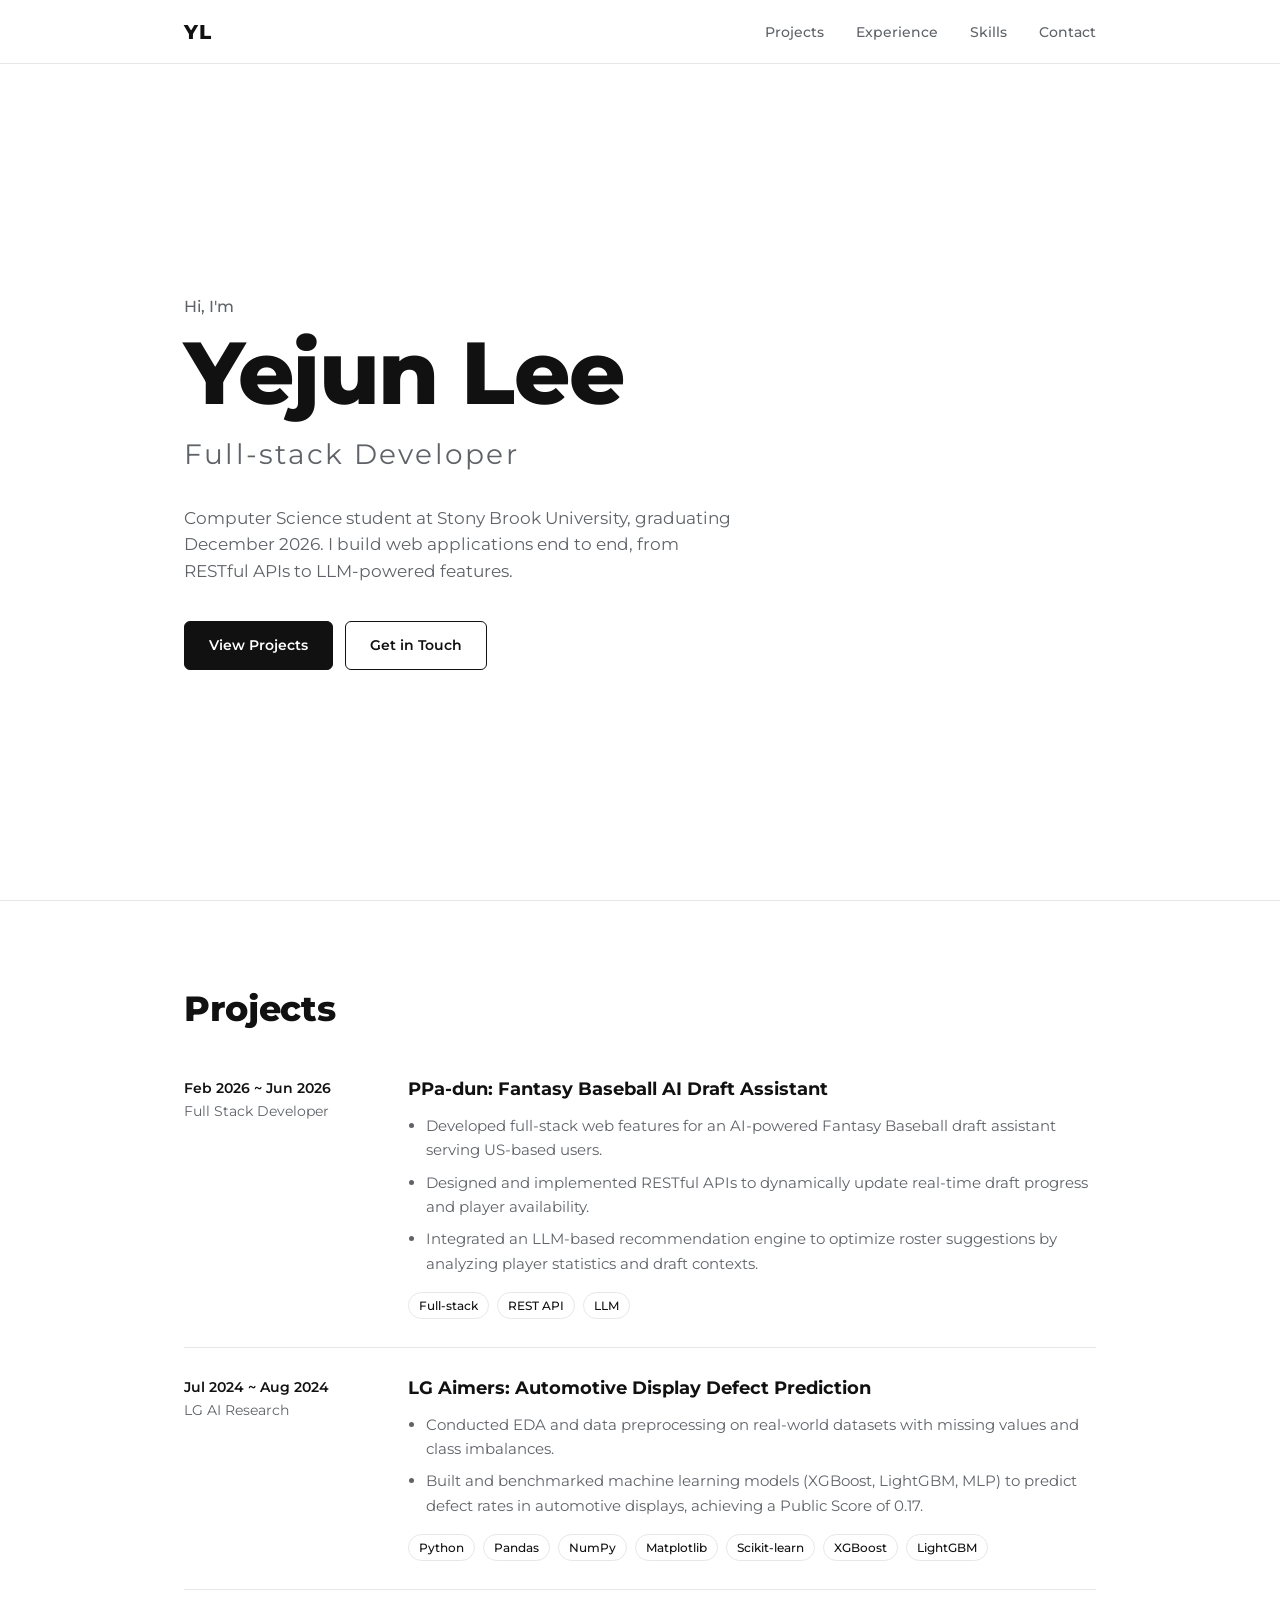
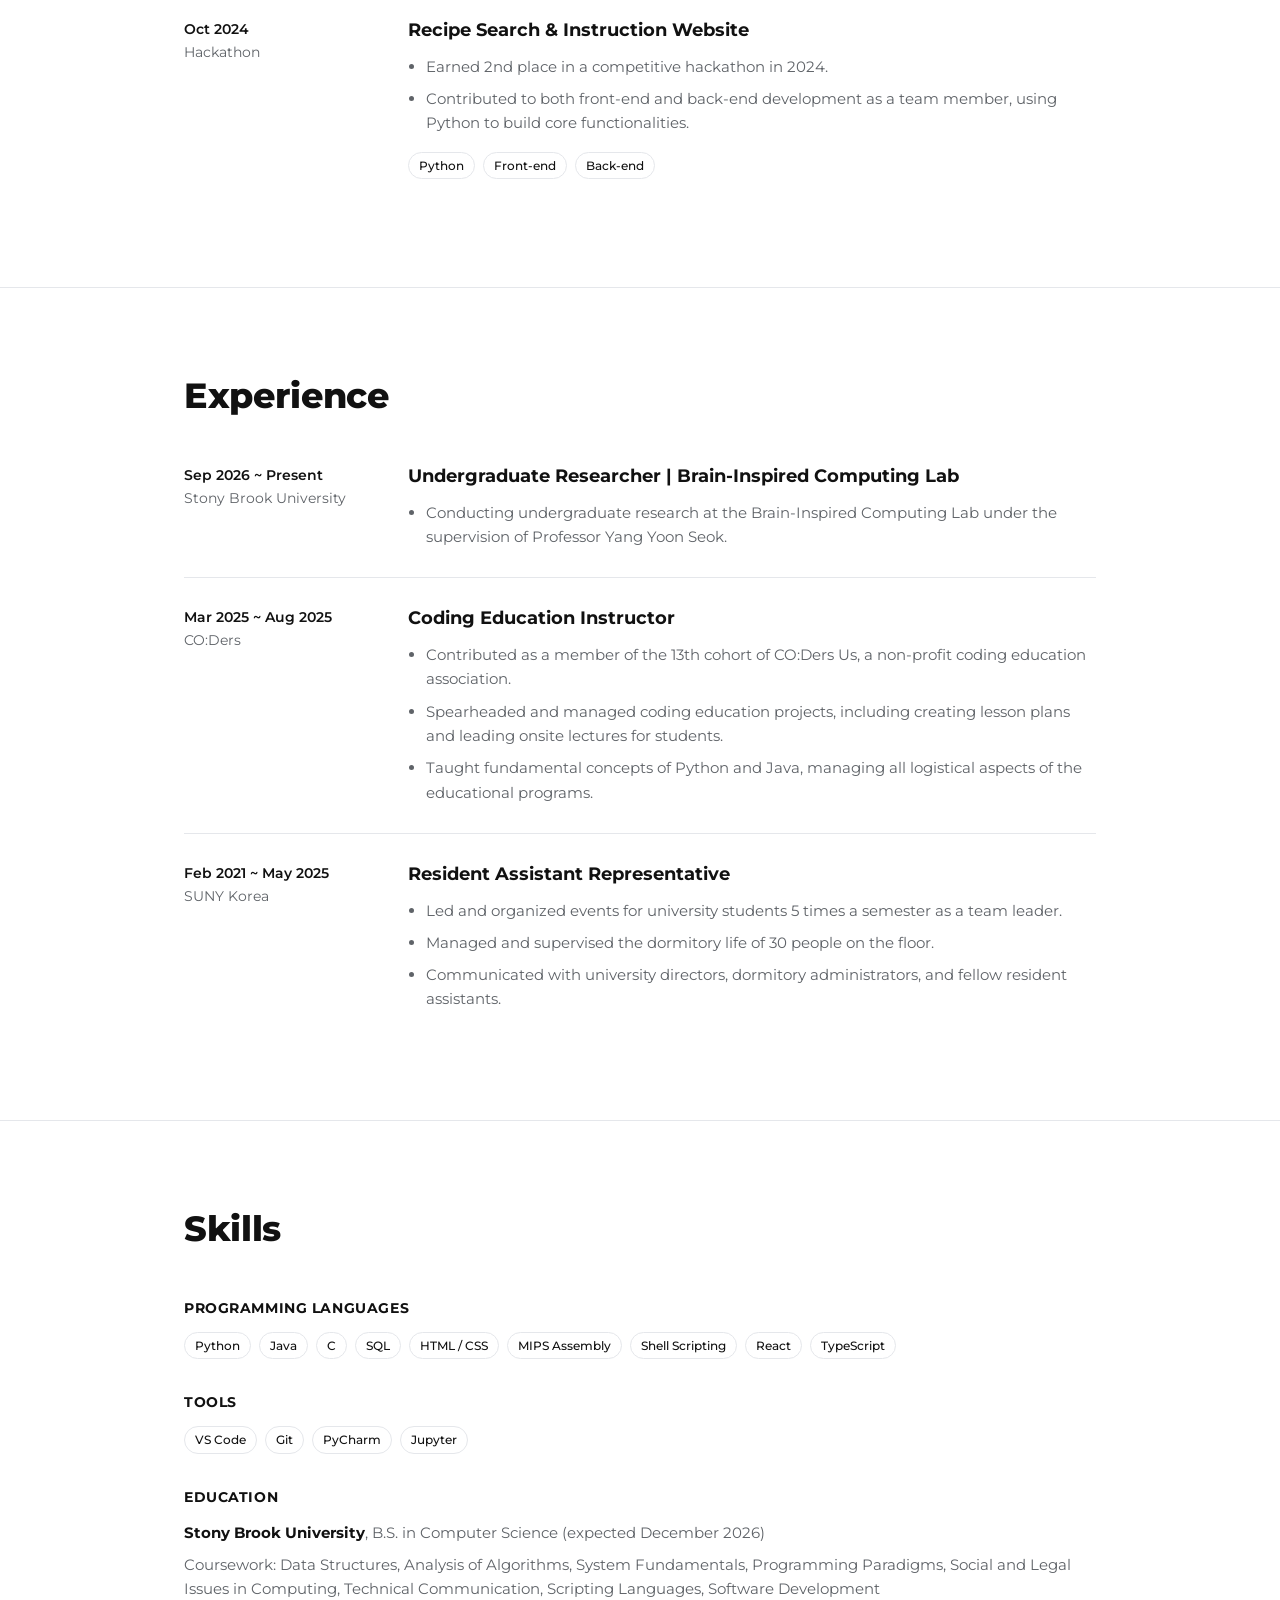
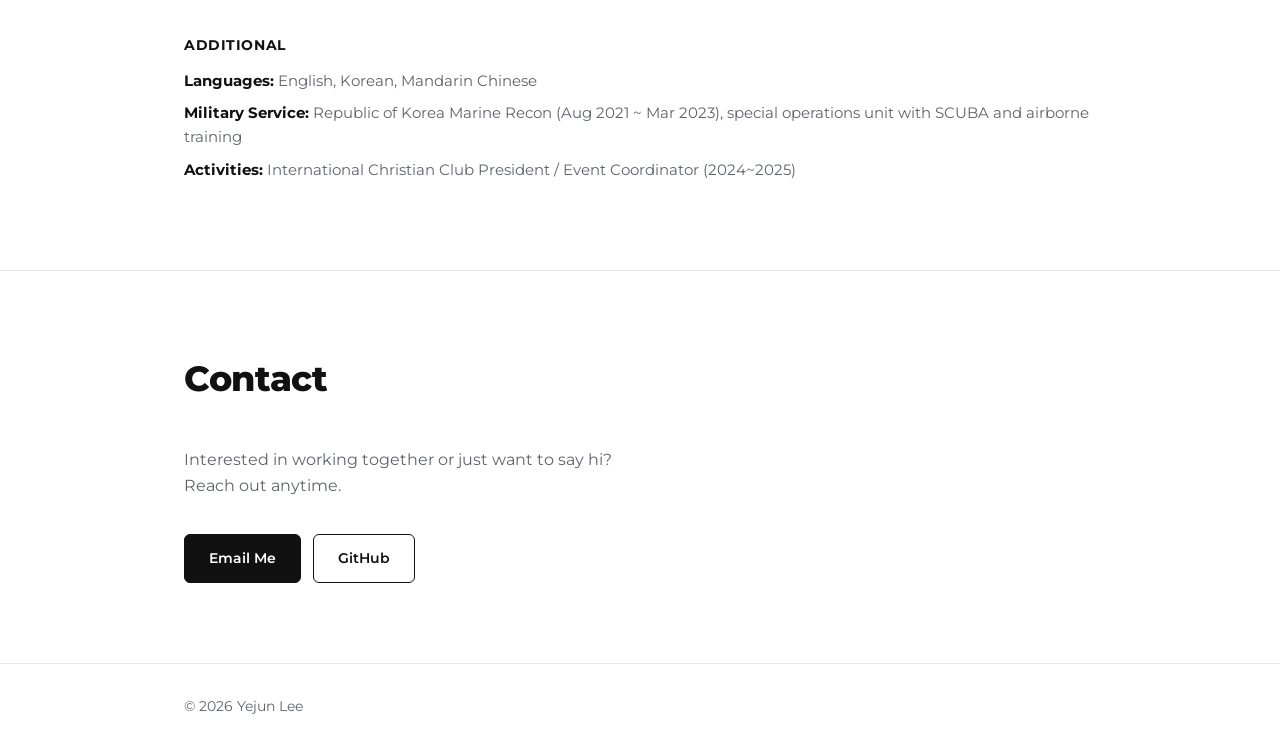
==== index.html @ 7f27adb6 "Update projects period, contact email, and README" ====
<!DOCTYPE html>
<html lang="en">
<head>
  <meta charset="UTF-8" />
  <meta name="viewport" content="width=device-width, initial-scale=1.0" />
  <title>Yejun Lee | Full-stack Developer</title>
  <meta name="description" content="Portfolio of Yejun Lee, a full-stack developer and Computer Science student at Stony Brook University." />
  <link rel="preconnect" href="https://fonts.googleapis.com" />
  <link rel="preconnect" href="https://fonts.gstatic.com" crossorigin />
  <link href="https://fonts.googleapis.com/css2?family=Montserrat:wght@400;500;600;700;800&display=swap" rel="stylesheet" />
  <link rel="stylesheet" href="css/style.css" />
</head>
<body>
  <header class="site-header">
    <nav class="nav container" aria-label="Main navigation">
      <a href="#home" class="nav-logo">YL</a>
      <button class="nav-toggle" aria-label="Toggle menu" aria-expanded="false">
        <span></span><span></span><span></span>
      </button>
      <ul class="nav-links">
        <li><a href="#projects">Projects</a></li>
        <li><a href="#experience">Experience</a></li>
        <li><a href="#skills">Skills</a></li>
        <li><a href="#contact">Contact</a></li>
      </ul>
    </nav>
  </header>

  <main>
    <section id="home" class="hero">
      <div class="container hero-inner">
        <div class="hero-text">
          <p class="hero-eyebrow">Hi, I'm</p>
          <h1 class="hero-title">Yejun Lee</h1>
          <p class="hero-role">Full-stack Developer</p>
          <p class="hero-summary">
            Computer Science student at Stony Brook University, graduating December 2026.
            I build web applications end to end, from RESTful APIs to LLM-powered features.
          </p>
          <div class="hero-actions">
            <a href="#projects" class="btn btn-primary">View Projects</a>
            <a href="#contact" class="btn btn-ghost">Get in Touch</a>
          </div>
        </div>
      </div>
    </section>

    <section id="projects" class="section">
      <div class="container">
        <h2 class="section-title">Projects</h2>

        <article class="project">
          <div class="project-meta">
            <p class="project-date">Feb 2026 ~ Jun 2026</p>
            <p class="project-org">Full Stack Developer</p>
          </div>
          <div class="project-body">
            <h3 class="project-name">PPa-dun: Fantasy Baseball AI Draft Assistant</h3>
            <ul class="project-points">
              <li>Developed full-stack web features for an AI-powered Fantasy Baseball draft assistant serving US-based users.</li>
              <li>Designed and implemented RESTful APIs to dynamically update real-time draft progress and player availability.</li>
              <li>Integrated an LLM-based recommendation engine to optimize roster suggestions by analyzing player statistics and draft contexts.</li>
            </ul>
            <ul class="tags">
              <li>Full-stack</li>
              <li>REST API</li>
              <li>LLM</li>
            </ul>
          </div>
        </article>

        <article class="project">
          <div class="project-meta">
            <p class="project-date">Jul 2024 ~ Aug 2024</p>
            <p class="project-org">LG AI Research</p>
          </div>
          <div class="project-body">
            <h3 class="project-name">LG Aimers: Automotive Display Defect Prediction</h3>
            <ul class="project-points">
              <li>Conducted EDA and data preprocessing on real-world datasets with missing values and class imbalances.</li>
              <li>Built and benchmarked machine learning models (XGBoost, LightGBM, MLP) to predict defect rates in automotive displays, achieving a Public Score of 0.17.</li>
            </ul>
            <ul class="tags">
              <li>Python</li>
              <li>Pandas</li>
              <li>NumPy</li>
              <li>Matplotlib</li>
              <li>Scikit-learn</li>
              <li>XGBoost</li>
              <li>LightGBM</li>
            </ul>
          </div>
        </article>

        <article class="project">
          <div class="project-meta">
            <p class="project-date">Oct 2024</p>
            <p class="project-org">Hackathon</p>
          </div>
          <div class="project-body">
            <h3 class="project-name">Recipe Search &amp; Instruction Website</h3>
            <ul class="project-points">
              <li>Earned 2nd place in a competitive hackathon in 2024.</li>
              <li>Contributed to both front-end and back-end development as a team member, using Python to build core functionalities.</li>
            </ul>
            <ul class="tags">
              <li>Python</li>
              <li>Front-end</li>
              <li>Back-end</li>
            </ul>
          </div>
        </article>
      </div>
    </section>

    <section id="experience" class="section">
      <div class="container">
        <h2 class="section-title">Experience</h2>

        <article class="project">
          <div class="project-meta">
            <p class="project-date">Sep 2026 ~ Present</p>
            <p class="project-org">Stony Brook University</p>
          </div>
          <div class="project-body">
            <h3 class="project-name">Undergraduate Researcher | Brain-Inspired Computing Lab</h3>
            <ul class="project-points">
              <li>Conducting undergraduate research at the Brain-Inspired Computing Lab under the supervision of Professor Yang Yoon Seok.</li>
              <!-- TODO: add 1-2 bullets describing the research topic and your contribution -->
            </ul>
          </div>
        </article>

        <article class="project">
          <div class="project-meta">
            <p class="project-date">Mar 2025 ~ Aug 2025</p>
            <p class="project-org">CO:Ders</p>
          </div>
          <div class="project-body">
            <h3 class="project-name">Coding Education Instructor</h3>
            <ul class="project-points">
              <li>Contributed as a member of the 13th cohort of CO:Ders Us, a non-profit coding education association.</li>
              <li>Spearheaded and managed coding education projects, including creating lesson plans and leading onsite lectures for students.</li>
              <li>Taught fundamental concepts of Python and Java, managing all logistical aspects of the educational programs.</li>
            </ul>
          </div>
        </article>

        <article class="project">
          <div class="project-meta">
            <p class="project-date">Feb 2021 ~ May 2025</p>
            <p class="project-org">SUNY Korea</p>
          </div>
          <div class="project-body">
            <h3 class="project-name">Resident Assistant Representative</h3>
            <ul class="project-points">
              <li>Led and organized events for university students 5 times a semester as a team leader.</li>
              <li>Managed and supervised the dormitory life of 30 people on the floor.</li>
              <li>Communicated with university directors, dormitory administrators, and fellow resident assistants.</li>
            </ul>
          </div>
        </article>
      </div>
    </section>

    <section id="skills" class="section">
      <div class="container">
        <h2 class="section-title">Skills</h2>

        <div class="skill-group">
          <h3 class="skill-label">Programming Languages</h3>
          <ul class="tags">
            <li>Python</li>
            <li>Java</li>
            <li>C</li>
            <li>SQL</li>
            <li>HTML / CSS</li>
            <li>MIPS Assembly</li>
            <li>Shell Scripting</li>
            <li>React</li>
            <li>TypeScript</li>
          </ul>
        </div>

        <div class="skill-group">
          <h3 class="skill-label">Tools</h3>
          <ul class="tags">
            <li>VS Code</li>
            <li>Git</li>
            <li>PyCharm</li>
            <li>Jupyter</li>
          </ul>
        </div>

        <div class="skill-group">
          <h3 class="skill-label">Education</h3>
          <p class="skill-text"><strong>Stony Brook University</strong>, B.S. in Computer Science (expected December 2026)</p>
          <p class="skill-text">Coursework: Data Structures, Analysis of Algorithms, System Fundamentals, Programming Paradigms, Social and Legal Issues in Computing, Technical Communication, Scripting Languages, Software Development</p>
        </div>

        <div class="skill-group">
          <h3 class="skill-label">Additional</h3>
          <p class="skill-text"><strong>Languages:</strong> English, Korean, Mandarin Chinese</p>
          <p class="skill-text"><strong>Military Service:</strong> Republic of Korea Marine Recon (Aug 2021 ~ Mar 2023), special operations unit with SCUBA and airborne training</p>
          <p class="skill-text"><strong>Activities:</strong> International Christian Club President / Event Coordinator (2024~2025)</p>
        </div>
      </div>
    </section>

    <section id="contact" class="section">
      <div class="container">
        <h2 class="section-title">Contact</h2>
        <p class="contact-text">Interested in working together or just want to say hi? Reach out anytime.</p>
        <div class="hero-actions">
          <a href="mailto:bensteve620@gmail.com" class="btn btn-primary">Email Me</a>
          <a href="https://github.com/Yejun620" class="btn btn-ghost" target="_blank" rel="noopener noreferrer">GitHub</a>
        </div>
      </div>
    </section>
  </main>

  <footer class="site-footer">
    <div class="container">
      <p>&copy; <span id="year"></span> Yejun Lee</p>
    </div>
  </footer>

  <script src="js/main.js"></script>
</body>
</html>
---- css/style.css ----
/* ---------- Design tokens ---------- */
:root {
  --bg: #ffffff;
  --text: #111111;
  --muted: #5f6368;
  --line: #e5e7eb;
  --accent: #111111;
  --accent-text: #ffffff;
  --header-h: 64px;
  --max-w: 960px;
}

/* ---------- Base ---------- */
*,
*::before,
*::after {
  box-sizing: border-box;
}

html {
  scroll-behavior: smooth;
  scroll-padding-top: var(--header-h);
}

body {
  margin: 0;
  font-family: "Montserrat", system-ui, -apple-system, "Segoe UI", sans-serif;
  color: var(--text);
  background: var(--bg);
  line-height: 1.6;
}

a {
  color: inherit;
  text-decoration: none;
}

ul {
  list-style: none;
  margin: 0;
  padding: 0;
}

.container {
  width: 100%;
  max-width: var(--max-w);
  margin: 0 auto;
  padding: 0 24px;
}

/* ---------- Header / Nav ---------- */
.site-header {
  position: sticky;
  top: 0;
  z-index: 10;
  height: var(--header-h);
  background: rgba(255, 255, 255, 0.92);
  backdrop-filter: blur(8px);
  border-bottom: 1px solid var(--line);
}

.nav {
  height: 100%;
  display: flex;
  align-items: center;
  justify-content: space-between;
}

.nav-logo {
  font-weight: 800;
  font-size: 1.25rem;
  letter-spacing: 0.05em;
}

.nav-links {
  display: flex;
  gap: 32px;
}

.nav-links a {
  font-size: 0.9rem;
  font-weight: 500;
  color: var(--muted);
  transition: color 0.2s;
}

.nav-links a:hover {
  color: var(--text);
}

.nav-toggle {
  display: none;
  flex-direction: column;
  gap: 5px;
  padding: 8px;
  background: none;
  border: 0;
  cursor: pointer;
}

.nav-toggle span {
  display: block;
  width: 22px;
  height: 2px;
  background: var(--text);
}

/* ---------- Hero ---------- */
.hero {
  min-height: calc(100vh - var(--header-h));
  display: flex;
  align-items: center;
}

.hero-inner {
  padding-top: 48px;
  padding-bottom: 48px;
}

.hero-eyebrow {
  margin: 0 0 8px;
  font-size: 1rem;
  font-weight: 500;
  color: var(--muted);
}

.hero-title {
  margin: 0;
  font-size: clamp(2.8rem, 9vw, 5.5rem);
  font-weight: 800;
  line-height: 1.05;
  letter-spacing: -0.02em;
}

.hero-role {
  margin: 12px 0 0;
  font-size: clamp(1.2rem, 3vw, 1.75rem);
  font-weight: 400;
  letter-spacing: 0.08em;
  color: var(--muted);
}

.hero-summary {
  max-width: 560px;
  margin: 28px 0 0;
  font-size: 1.05rem;
  color: var(--muted);
}

.hero-actions {
  display: flex;
  flex-wrap: wrap;
  gap: 12px;
  margin-top: 36px;
}

/* ---------- Buttons ---------- */
.btn {
  display: inline-block;
  padding: 12px 24px;
  font-size: 0.9rem;
  font-weight: 600;
  border: 1.5px solid var(--accent);
  border-radius: 6px;
  transition: background 0.2s, color 0.2s;
}

.btn-primary {
  background: var(--accent);
  color: var(--accent-text);
}

.btn-primary:hover {
  background: transparent;
  color: var(--accent);
}

.btn-ghost {
  background: transparent;
  color: var(--accent);
}

.btn-ghost:hover {
  background: var(--accent);
  color: var(--accent-text);
}

/* ---------- Sections ---------- */
.section {
  padding: 80px 0;
  border-top: 1px solid var(--line);
}

.section-title {
  margin: 0 0 40px;
  font-size: clamp(1.6rem, 4vw, 2.2rem);
  font-weight: 800;
  letter-spacing: -0.01em;
}

/* ---------- Projects ---------- */
.project {
  display: grid;
  grid-template-columns: 200px 1fr;
  gap: 24px;
  padding: 28px 0;
  border-bottom: 1px solid var(--line);
}

.project:first-of-type {
  padding-top: 0;
}

.project:last-child {
  border-bottom: 0;
}

.project-meta p {
  margin: 0;
  font-size: 0.9rem;
}

.project-date {
  font-weight: 600;
}

.project-org {
  margin-top: 2px;
  color: var(--muted);
}

.project-name {
  margin: 0 0 12px;
  font-size: 1.1rem;
  font-weight: 700;
  line-height: 1.4;
}

.project-points {
  display: grid;
  gap: 8px;
  padding-left: 18px;
  list-style: disc;
  font-size: 0.95rem;
  color: var(--muted);
}

.tags {
  display: flex;
  flex-wrap: wrap;
  gap: 8px;
  margin-top: 16px;
}

.tags li {
  padding: 3px 10px;
  font-size: 0.75rem;
  font-weight: 500;
  border: 1px solid var(--line);
  border-radius: 999px;
}

/* ---------- Skills ---------- */
.skill-group + .skill-group {
  margin-top: 32px;
}

.skill-label {
  margin: 0 0 12px;
  font-size: 0.9rem;
  font-weight: 700;
  letter-spacing: 0.04em;
  text-transform: uppercase;
}

.skill-group .tags {
  margin-top: 0;
}

.skill-text {
  margin: 0 0 8px;
  font-size: 0.95rem;
  color: var(--muted);
}

.skill-text strong {
  color: var(--text);
}

/* ---------- Contact ---------- */
.contact-text {
  max-width: 480px;
  margin: 0;
  color: var(--muted);
}

/* ---------- Footer ---------- */
.site-footer {
  padding: 32px 0;
  border-top: 1px solid var(--line);
  font-size: 0.85rem;
  color: var(--muted);
}

.site-footer p {
  margin: 0;
}

/* ---------- Mobile ---------- */
@media (max-width: 640px) {
  .section {
    padding: 56px 0;
  }

  .project {
    grid-template-columns: 1fr;
    gap: 8px;
  }

  .nav-toggle {
    display: flex;
  }

  .nav-links {
    position: absolute;
    top: var(--header-h);
    left: 0;
    right: 0;
    flex-direction: column;
    gap: 0;
    background: var(--bg);
    border-bottom: 1px solid var(--line);
    display: none;
  }

  .nav-links.open {
    display: flex;
  }

  .nav-links a {
    display: block;
    padding: 14px 24px;
  }
}
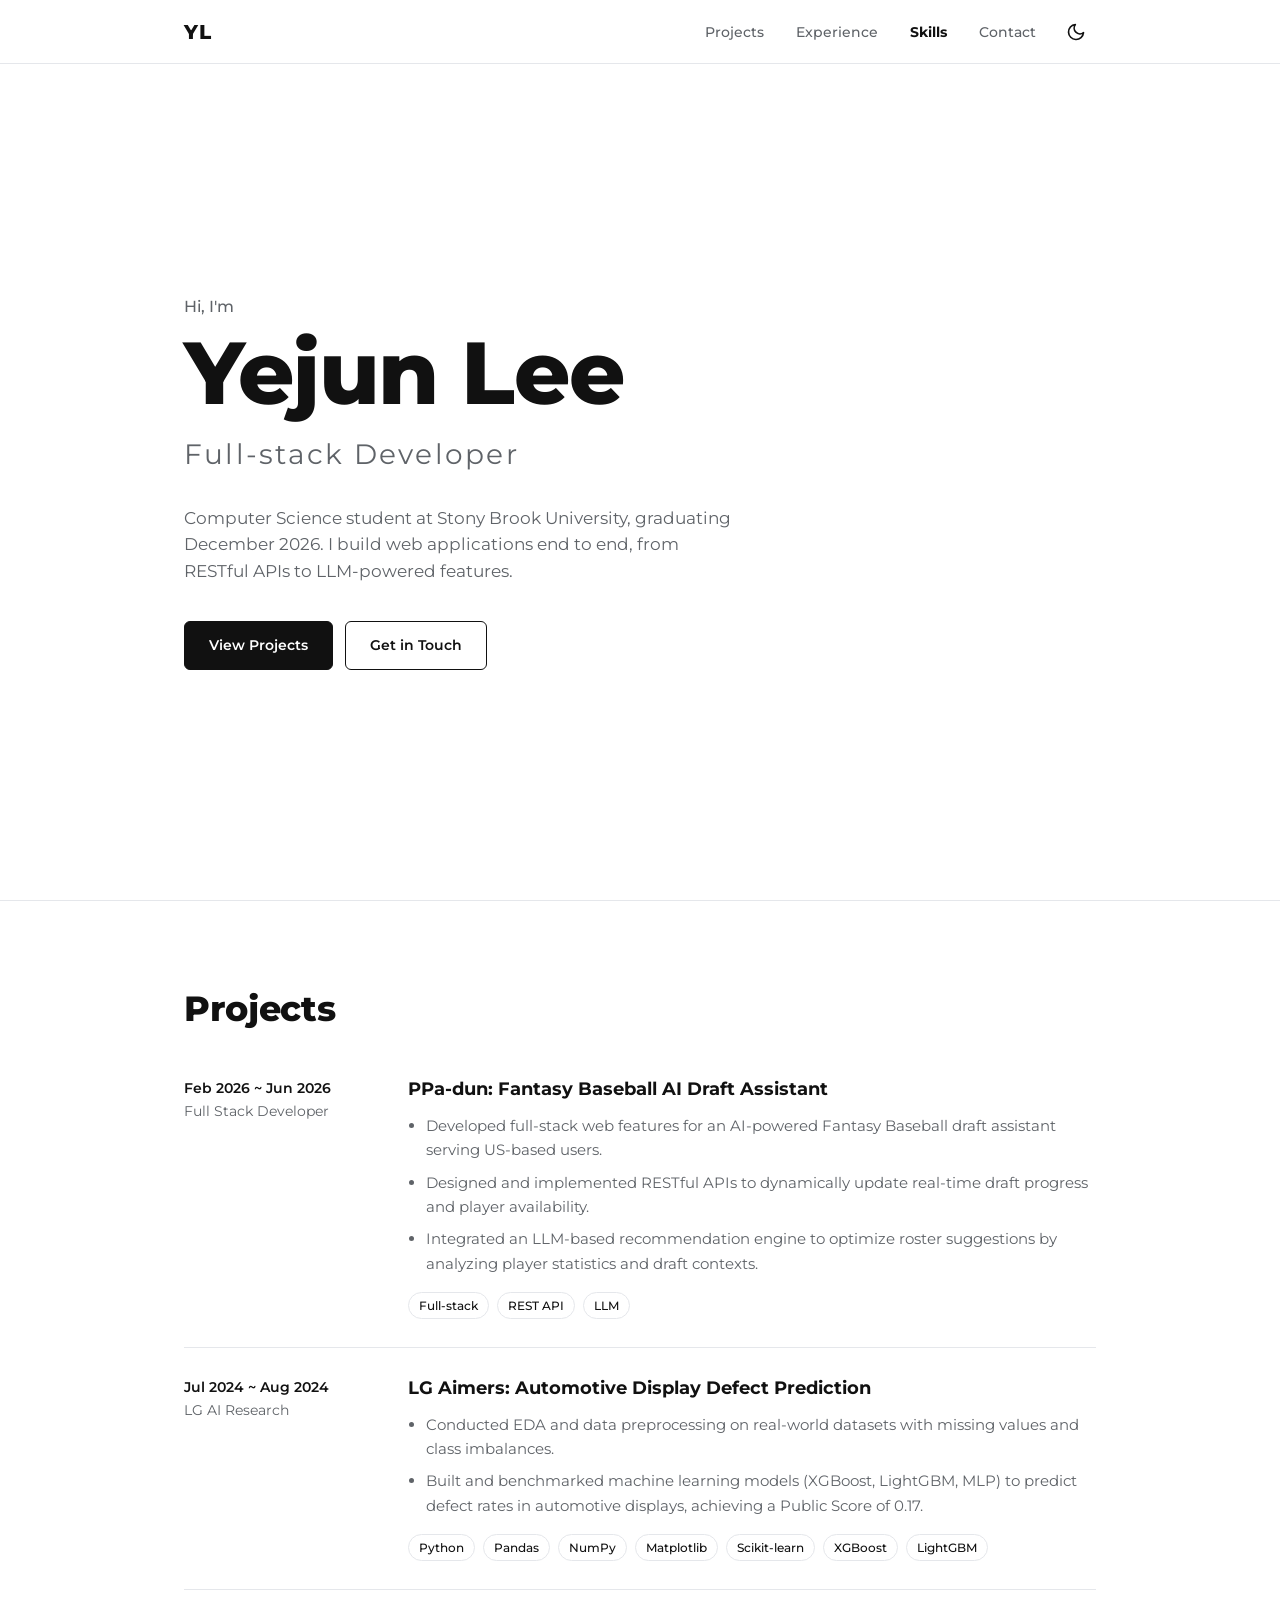
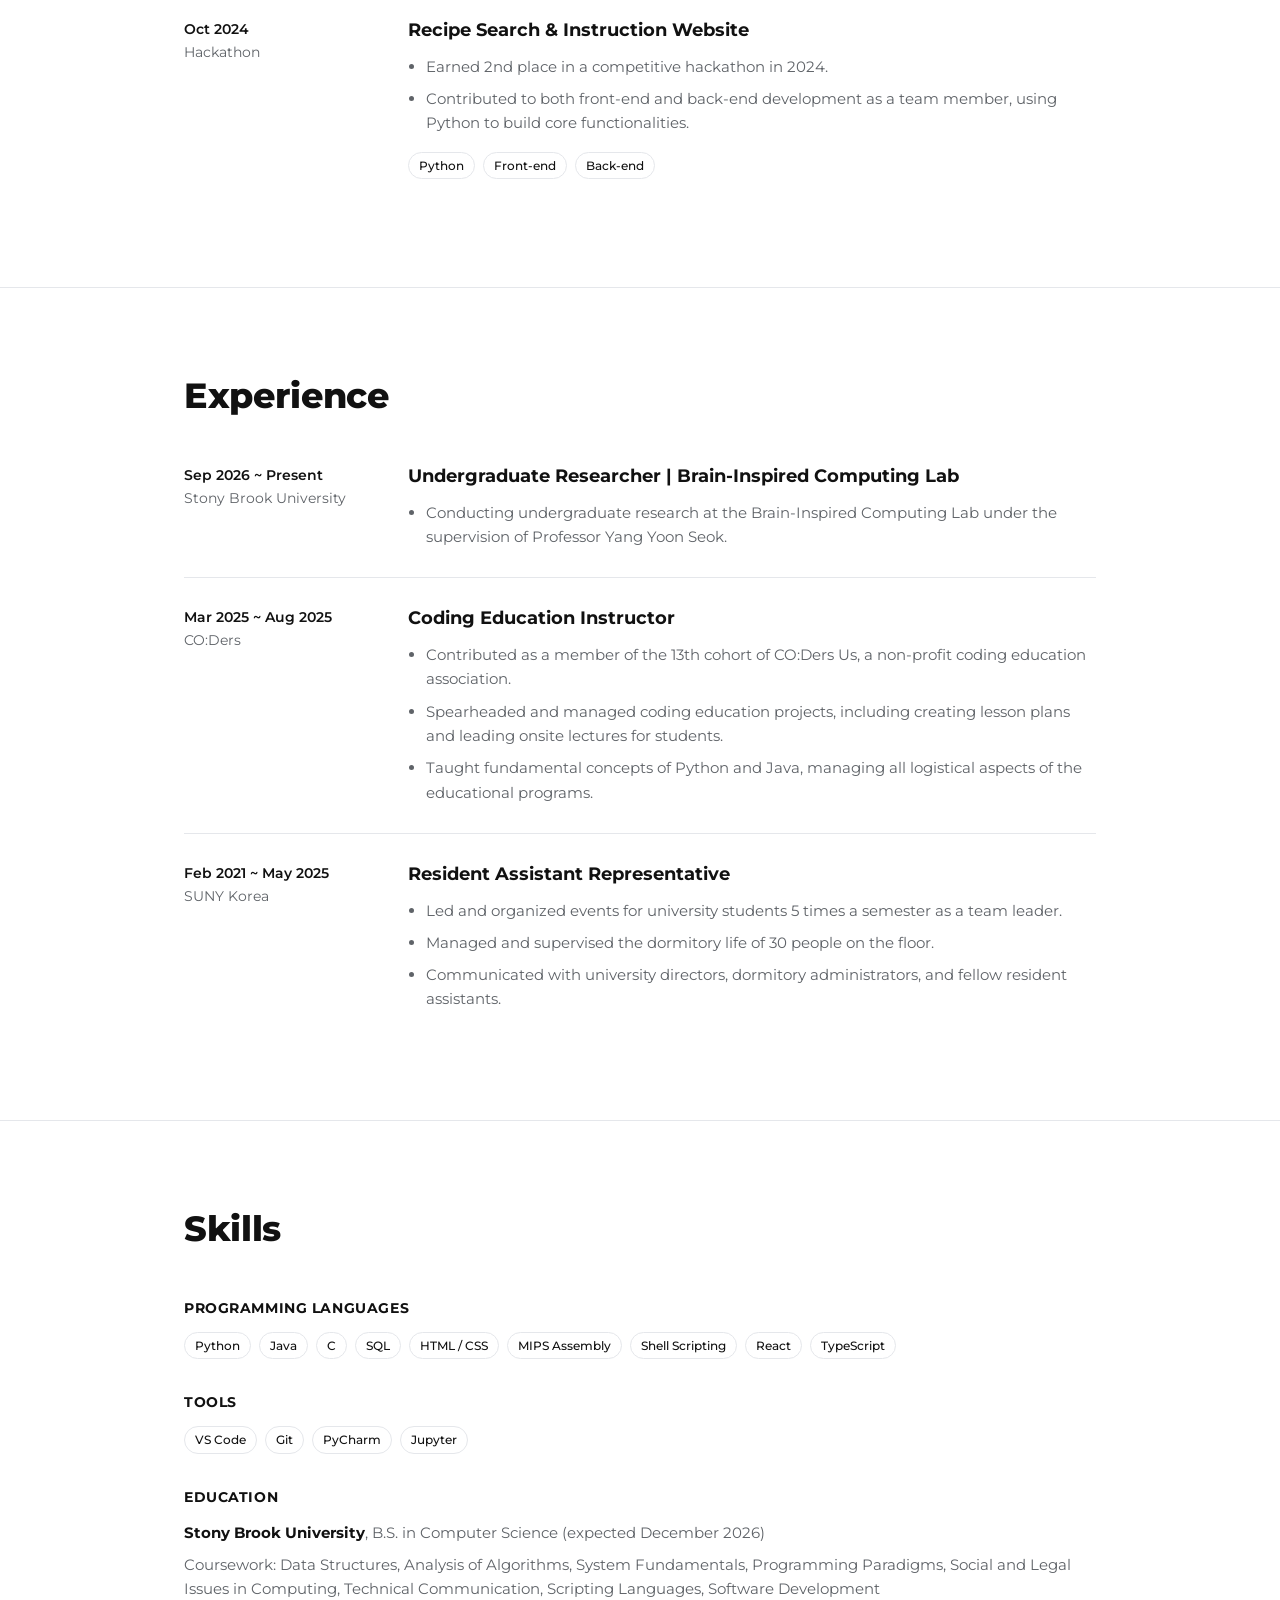
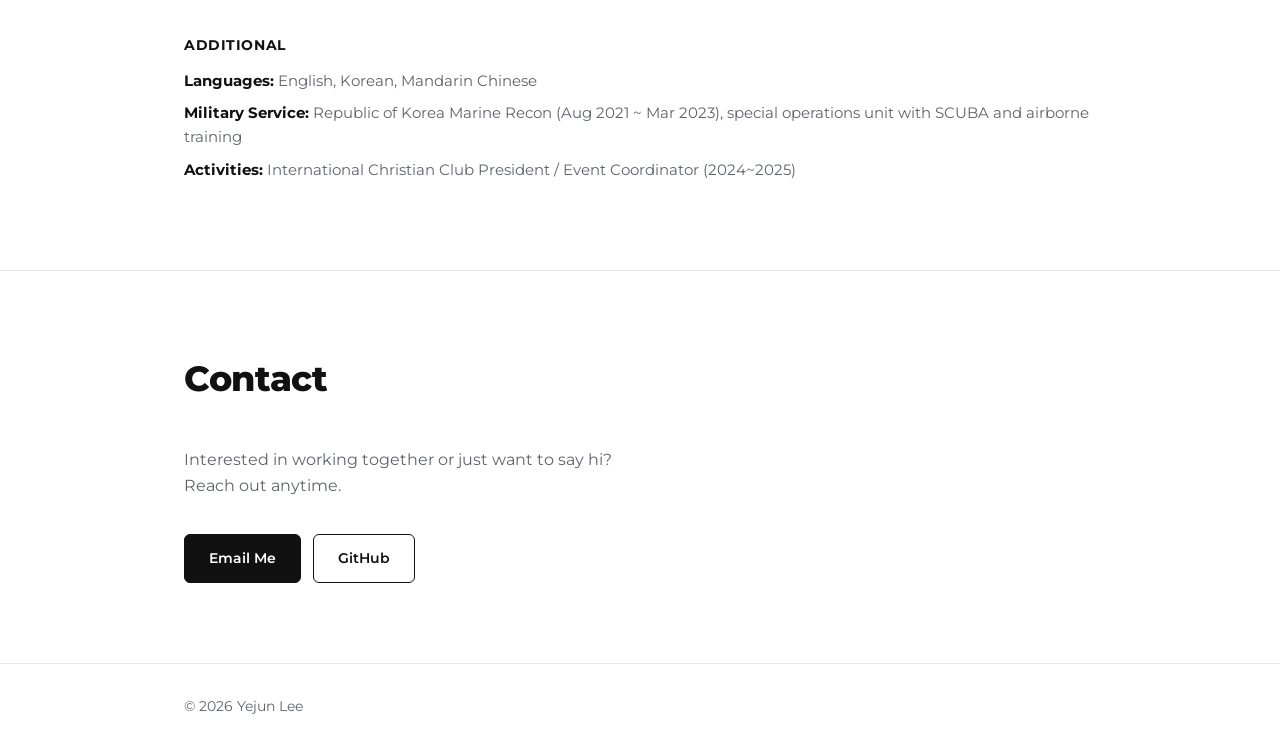
==== commit 33051bc0: "Add fade transition to theme toggle" ====
--- a/index.html
+++ b/index.html
@@ -5,6 +5,21 @@
   <meta name="viewport" content="width=device-width, initial-scale=1.0" />
   <title>Yejun Lee | Full-stack Developer</title>
   <meta name="description" content="Portfolio of Yejun Lee, a full-stack developer and Computer Science student at Stony Brook University." />
+  <meta property="og:type" content="website" />
+  <meta property="og:title" content="Yejun Lee | Full-stack Developer" />
+  <meta property="og:description" content="Portfolio of Yejun Lee, a full-stack developer and Computer Science student at Stony Brook University." />
+  <meta property="og:url" content="https://yejun620.github.io/" />
+  <link rel="icon" href="data:image/svg+xml,%3Csvg xmlns='http://www.w3.org/2000/svg' viewBox='0 0 64 64'%3E%3Crect width='64' height='64' rx='12' fill='%23111'/%3E%3Ctext x='32' y='43' font-family='Arial' font-size='30' font-weight='800' text-anchor='middle' fill='%23fff'%3EYL%3C/text%3E%3C/svg%3E" />
+  <script>
+    // Apply the saved or system theme before first paint to avoid a flash
+    (function () {
+      try {
+        var saved = localStorage.getItem("theme");
+        var dark = saved ? saved === "dark" : window.matchMedia("(prefers-color-scheme: dark)").matches;
+        document.documentElement.setAttribute("data-theme", dark ? "dark" : "light");
+      } catch (e) {}
+    })();
+  </script>
   <link rel="preconnect" href="https://fonts.googleapis.com" />
   <link rel="preconnect" href="https://fonts.gstatic.com" crossorigin />
   <link href="https://fonts.googleapis.com/css2?family=Montserrat:wght@400;500;600;700;800&display=swap" rel="stylesheet" />
@@ -14,15 +29,21 @@
   <header class="site-header">
     <nav class="nav container" aria-label="Main navigation">
       <a href="#home" class="nav-logo">YL</a>
-      <button class="nav-toggle" aria-label="Toggle menu" aria-expanded="false">
-        <span></span><span></span><span></span>
-      </button>
       <ul class="nav-links">
         <li><a href="#projects">Projects</a></li>
         <li><a href="#experience">Experience</a></li>
         <li><a href="#skills">Skills</a></li>
         <li><a href="#contact">Contact</a></li>
       </ul>
+      <div class="nav-actions">
+        <button class="theme-toggle" aria-label="Toggle dark mode" type="button">
+          <svg class="icon-moon" viewBox="0 0 24 24" width="20" height="20" fill="none" stroke="currentColor" stroke-width="2" stroke-linecap="round" stroke-linejoin="round" aria-hidden="true"><path d="M21 12.8A9 9 0 1 1 11.2 3a7 7 0 0 0 9.8 9.8z"/></svg>
+          <svg class="icon-sun" viewBox="0 0 24 24" width="20" height="20" fill="none" stroke="currentColor" stroke-width="2" stroke-linecap="round" stroke-linejoin="round" aria-hidden="true"><circle cx="12" cy="12" r="4"/><path d="M12 2v2M12 20v2M4.9 4.9l1.4 1.4M17.7 17.7l1.4 1.4M2 12h2M20 12h2M4.9 19.1l1.4-1.4M17.7 6.3l1.4-1.4"/></svg>
+        </button>
+        <button class="nav-toggle" aria-label="Toggle menu" aria-expanded="false" type="button">
+          <span></span><span></span><span></span>
+        </button>
+      </div>
     </nav>
   </header>
 
--- a/css/style.css
+++ b/css/style.css
@@ -6,8 +6,21 @@
   --line: #e5e7eb;
   --accent: #111111;
   --accent-text: #ffffff;
+  --header-bg: rgba(255, 255, 255, 0.92);
   --header-h: 64px;
   --max-w: 960px;
+  color-scheme: light;
+}
+
+:root[data-theme="dark"] {
+  --bg: #0f1115;
+  --text: #f3f4f6;
+  --muted: #a0a6b0;
+  --line: #262a33;
+  --accent: #f3f4f6;
+  --accent-text: #0f1115;
+  --header-bg: rgba(15, 17, 21, 0.9);
+  color-scheme: dark;
 }
 
 /* ---------- Base ---------- */
@@ -54,7 +67,7 @@
   top: 0;
   z-index: 10;
   height: var(--header-h);
-  background: rgba(255, 255, 255, 0.92);
+  background: var(--header-bg);
   backdrop-filter: blur(8px);
   border-bottom: 1px solid var(--line);
 }
@@ -75,6 +88,8 @@
 .nav-links {
   display: flex;
   gap: 32px;
+  margin-left: auto;
+  margin-right: 20px;
 }
 
 .nav-links a {
@@ -84,8 +99,54 @@
   transition: color 0.2s;
 }
 
-.nav-links a:hover {
+.nav-links a:hover,
+.nav-links a.active {
   color: var(--text);
+}
+
+.nav-links a.active {
+  font-weight: 700;
+}
+
+.nav-actions {
+  display: flex;
+  align-items: center;
+  gap: 4px;
+}
+
+.theme-toggle {
+  display: grid;
+  place-items: center;
+  width: 40px;
+  height: 40px;
+  padding: 0;
+  color: var(--text);
+  background: none;
+  border: 0;
+  border-radius: 8px;
+  cursor: pointer;
+}
+
+.theme-toggle:hover {
+  background: var(--line);
+}
+
+.theme-toggle .icon-sun {
+  display: none;
+}
+
+:root[data-theme="dark"] .theme-toggle .icon-sun {
+  display: block;
+}
+
+:root[data-theme="dark"] .theme-toggle .icon-moon {
+  display: none;
+}
+
+:focus-visible {
+  outline: 2px solid var(--text);
+  outline-offset: 3px;
+  border-radius: 4px;
 }
 
 .nav-toggle {
@@ -306,6 +367,26 @@
   margin: 0;
 }
 
+/* Fade colors when switching theme (class is added by js/main.js for a moment) */
+@media (prefers-reduced-motion: no-preference) {
+  html.theme-transition,
+  html.theme-transition *,
+  html.theme-transition *::before,
+  html.theme-transition *::after {
+    transition: background-color 0.5s ease, color 0.5s ease, border-color 0.5s ease !important;
+  }
+}
+
+@media (prefers-reduced-motion: reduce) {
+  html {
+    scroll-behavior: auto;
+  }
+
+  * {
+    transition: none !important;
+  }
+}
+
 /* ---------- Mobile ---------- */
 @media (max-width: 640px) {
   .section {
@@ -326,6 +407,7 @@
     top: var(--header-h);
     left: 0;
     right: 0;
+    margin: 0;
     flex-direction: column;
     gap: 0;
     background: var(--bg);
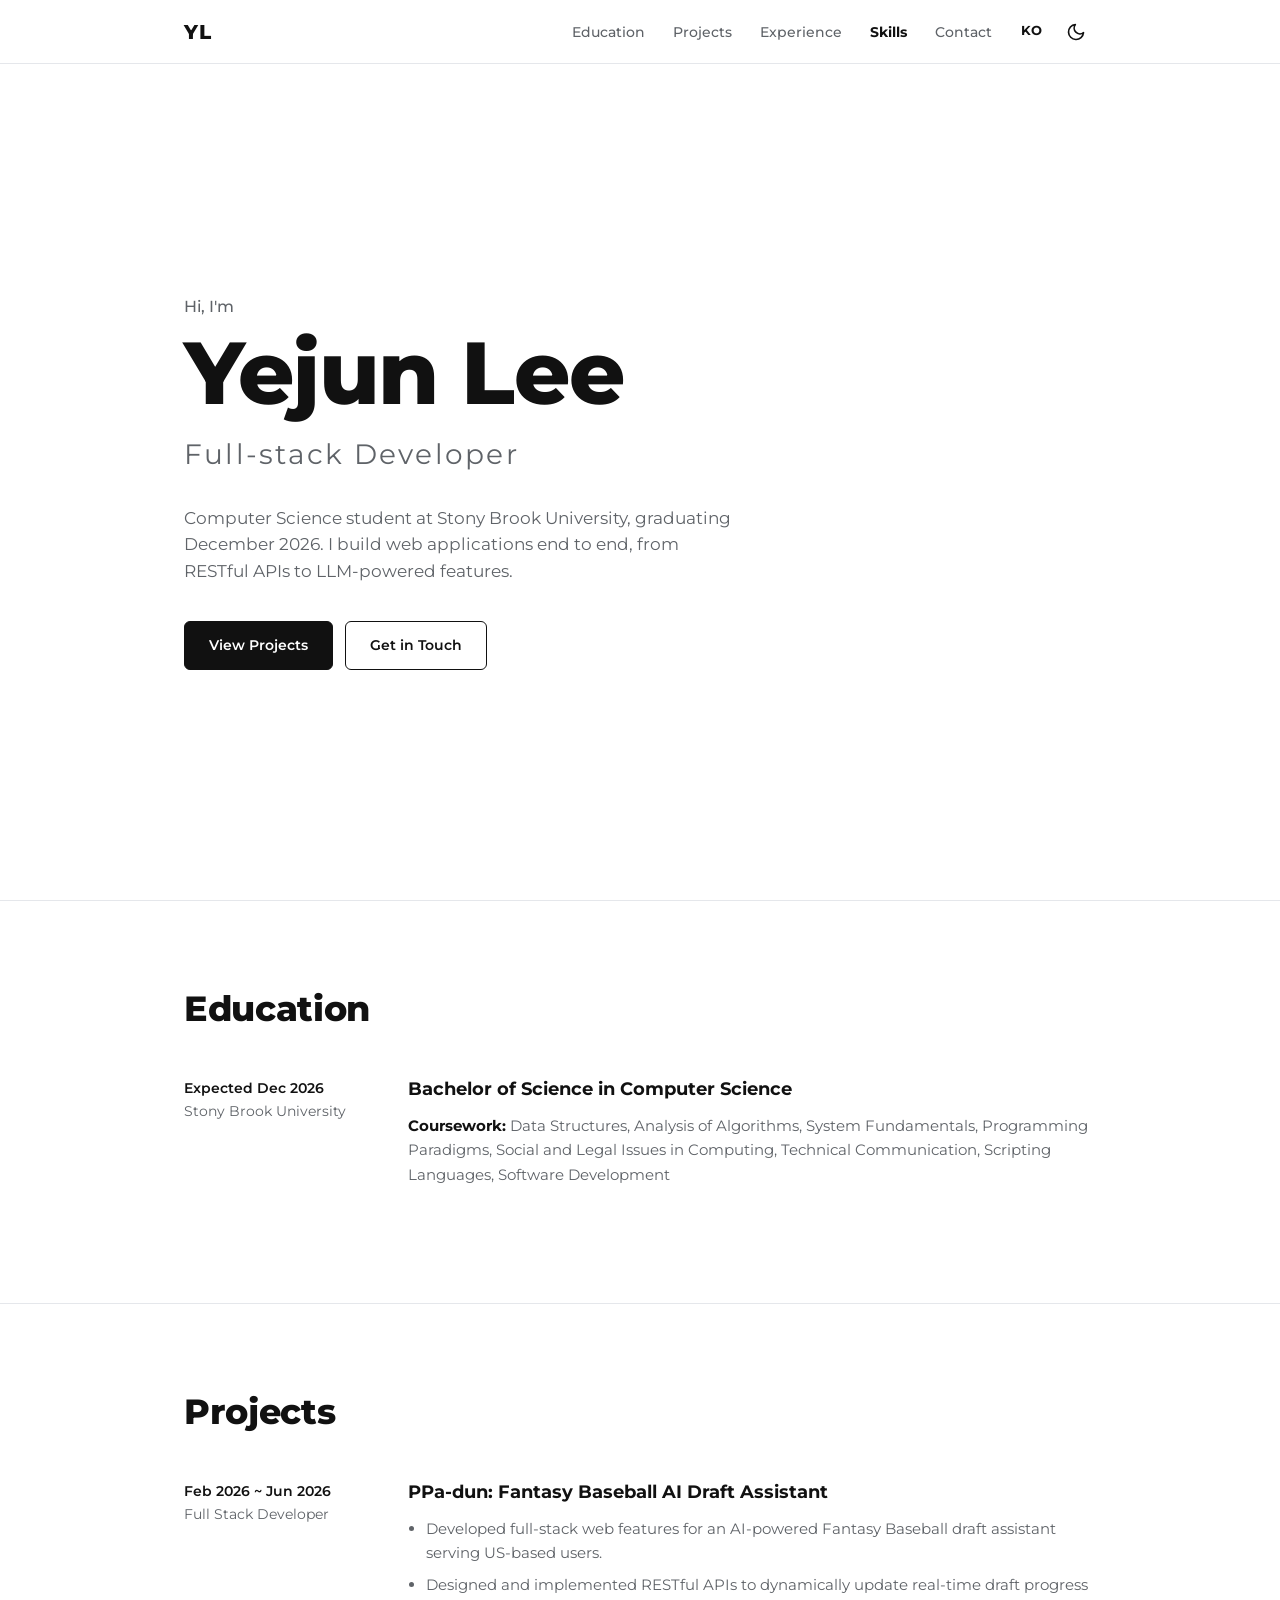
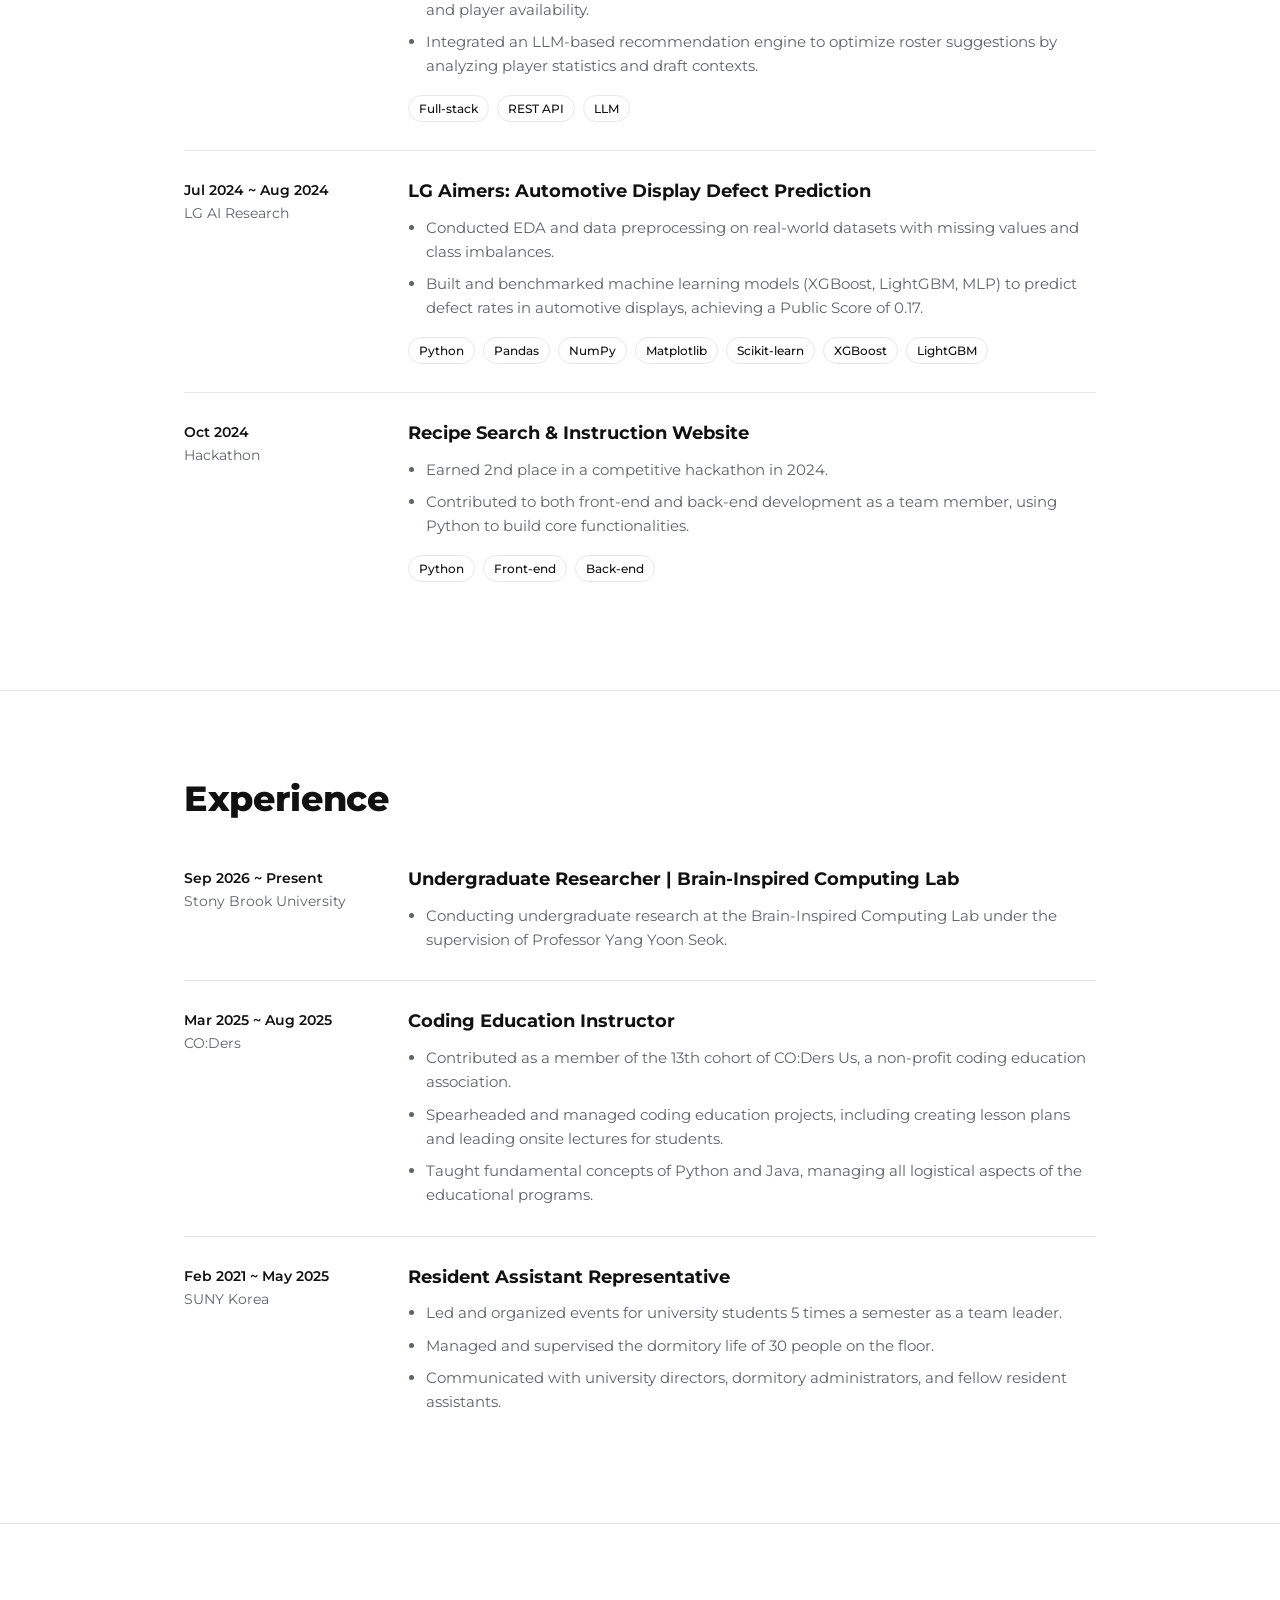
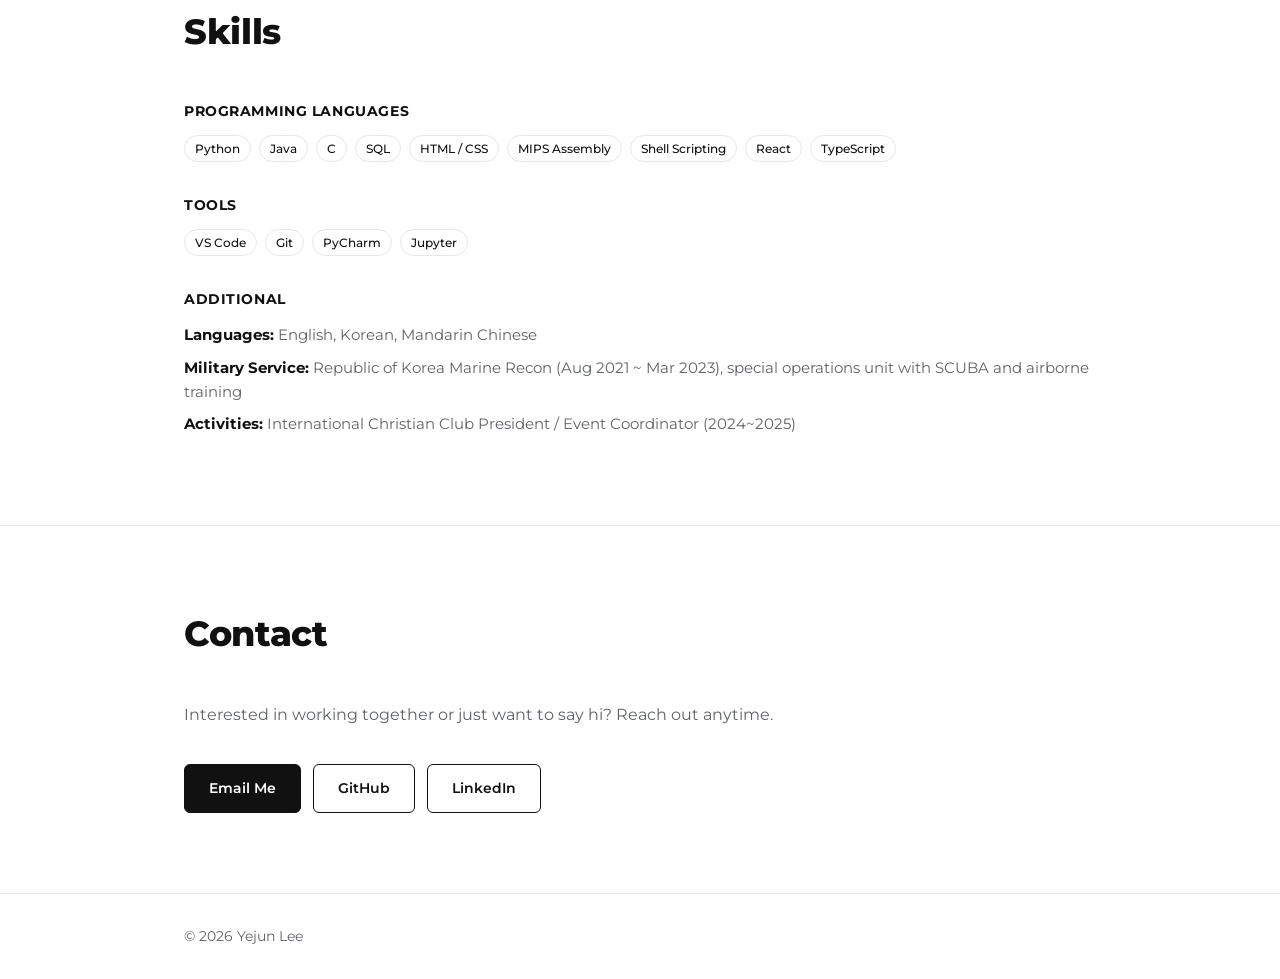
==== commit 0b1d160b: "Add education section, LinkedIn, 404 page, scroll reveal, and KO/EN toggle" ====
--- a/index.html
+++ b/index.html
@@ -11,7 +11,9 @@
   <meta property="og:url" content="https://yejun620.github.io/" />
   <link rel="icon" href="data:image/svg+xml,%3Csvg xmlns='http://www.w3.org/2000/svg' viewBox='0 0 64 64'%3E%3Crect width='64' height='64' rx='12' fill='%23111'/%3E%3Ctext x='32' y='43' font-family='Arial' font-size='30' font-weight='800' text-anchor='middle' fill='%23fff'%3EYL%3C/text%3E%3C/svg%3E" />
   <script>
-    // Apply the saved or system theme before first paint to avoid a flash
+    // Apply the saved or system theme before first paint to avoid a flash.
+    // The "js" class lets CSS hide scroll-reveal elements only when JavaScript is running.
+    document.documentElement.classList.add("js");
     (function () {
       try {
         var saved = localStorage.getItem("theme");
@@ -30,12 +32,14 @@
     <nav class="nav container" aria-label="Main navigation">
       <a href="#home" class="nav-logo">YL</a>
       <ul class="nav-links">
-        <li><a href="#projects">Projects</a></li>
-        <li><a href="#experience">Experience</a></li>
-        <li><a href="#skills">Skills</a></li>
-        <li><a href="#contact">Contact</a></li>
+        <li><a href="#education" data-i18n="nav.education">Education</a></li>
+        <li><a href="#projects" data-i18n="nav.projects">Projects</a></li>
+        <li><a href="#experience" data-i18n="nav.experience">Experience</a></li>
+        <li><a href="#skills" data-i18n="nav.skills">Skills</a></li>
+        <li><a href="#contact" data-i18n="nav.contact">Contact</a></li>
       </ul>
       <div class="nav-actions">
+        <button class="lang-toggle" type="button" aria-label="한국어로 전환">KO</button>
         <button class="theme-toggle" aria-label="Toggle dark mode" type="button">
           <svg class="icon-moon" viewBox="0 0 24 24" width="20" height="20" fill="none" stroke="currentColor" stroke-width="2" stroke-linecap="round" stroke-linejoin="round" aria-hidden="true"><path d="M21 12.8A9 9 0 1 1 11.2 3a7 7 0 0 0 9.8 9.8z"/></svg>
           <svg class="icon-sun" viewBox="0 0 24 24" width="20" height="20" fill="none" stroke="currentColor" stroke-width="2" stroke-linecap="round" stroke-linejoin="round" aria-hidden="true"><circle cx="12" cy="12" r="4"/><path d="M12 2v2M12 20v2M4.9 4.9l1.4 1.4M17.7 17.7l1.4 1.4M2 12h2M20 12h2M4.9 19.1l1.4-1.4M17.7 6.3l1.4-1.4"/></svg>
@@ -51,36 +55,50 @@
     <section id="home" class="hero">
       <div class="container hero-inner">
         <div class="hero-text">
-          <p class="hero-eyebrow">Hi, I'm</p>
+          <p class="hero-eyebrow" data-i18n="hero.eyebrow">Hi, I'm</p>
           <h1 class="hero-title">Yejun Lee</h1>
-          <p class="hero-role">Full-stack Developer</p>
-          <p class="hero-summary">
-            Computer Science student at Stony Brook University, graduating December 2026.
-            I build web applications end to end, from RESTful APIs to LLM-powered features.
-          </p>
+          <p class="hero-role" data-i18n="hero.role">Full-stack Developer</p>
+          <p class="hero-summary" data-i18n="hero.summary">Computer Science student at Stony Brook University, graduating December 2026. I build web applications end to end, from RESTful APIs to LLM-powered features.</p>
           <div class="hero-actions">
-            <a href="#projects" class="btn btn-primary">View Projects</a>
-            <a href="#contact" class="btn btn-ghost">Get in Touch</a>
-          </div>
-        </div>
+            <a href="#projects" class="btn btn-primary" data-i18n="hero.btnProjects">View Projects</a>
+            <a href="#contact" class="btn btn-ghost" data-i18n="hero.btnContact">Get in Touch</a>
+          </div>
+        </div>
+      </div>
+    </section>
+
+    <section id="education" class="section">
+      <div class="container">
+        <h2 class="section-title" data-i18n="edu.title">Education</h2>
+
+        <article class="project">
+          <div class="project-meta">
+            <p class="project-date" data-i18n="edu.date">Expected Dec 2026</p>
+            <p class="project-org" data-i18n="common.sbu">Stony Brook University</p>
+          </div>
+          <div class="project-body">
+            <h3 class="project-name" data-i18n="edu.degree">Bachelor of Science in Computer Science</h3>
+            <p class="skill-text" data-i18n="edu.courses"><strong>Coursework:</strong> Data Structures, Analysis of Algorithms, System Fundamentals, Programming Paradigms, Social and Legal Issues in Computing, Technical Communication, Scripting Languages, Software Development</p>
+          </div>
+        </article>
       </div>
     </section>
 
     <section id="projects" class="section">
       <div class="container">
-        <h2 class="section-title">Projects</h2>
-
-        <article class="project">
-          <div class="project-meta">
-            <p class="project-date">Feb 2026 ~ Jun 2026</p>
-            <p class="project-org">Full Stack Developer</p>
-          </div>
-          <div class="project-body">
-            <h3 class="project-name">PPa-dun: Fantasy Baseball AI Draft Assistant</h3>
-            <ul class="project-points">
-              <li>Developed full-stack web features for an AI-powered Fantasy Baseball draft assistant serving US-based users.</li>
-              <li>Designed and implemented RESTful APIs to dynamically update real-time draft progress and player availability.</li>
-              <li>Integrated an LLM-based recommendation engine to optimize roster suggestions by analyzing player statistics and draft contexts.</li>
+        <h2 class="section-title" data-i18n="proj.title">Projects</h2>
+
+        <article class="project">
+          <div class="project-meta">
+            <p class="project-date" data-i18n="p1.date">Feb 2026 ~ Jun 2026</p>
+            <p class="project-org" data-i18n="p1.role">Full Stack Developer</p>
+          </div>
+          <div class="project-body">
+            <h3 class="project-name" data-i18n="p1.name">PPa-dun: Fantasy Baseball AI Draft Assistant</h3>
+            <ul class="project-points">
+              <li data-i18n="p1.b1">Developed full-stack web features for an AI-powered Fantasy Baseball draft assistant serving US-based users.</li>
+              <li data-i18n="p1.b2">Designed and implemented RESTful APIs to dynamically update real-time draft progress and player availability.</li>
+              <li data-i18n="p1.b3">Integrated an LLM-based recommendation engine to optimize roster suggestions by analyzing player statistics and draft contexts.</li>
             </ul>
             <ul class="tags">
               <li>Full-stack</li>
@@ -92,14 +110,14 @@
 
         <article class="project">
           <div class="project-meta">
-            <p class="project-date">Jul 2024 ~ Aug 2024</p>
+            <p class="project-date" data-i18n="p2.date">Jul 2024 ~ Aug 2024</p>
             <p class="project-org">LG AI Research</p>
           </div>
           <div class="project-body">
-            <h3 class="project-name">LG Aimers: Automotive Display Defect Prediction</h3>
-            <ul class="project-points">
-              <li>Conducted EDA and data preprocessing on real-world datasets with missing values and class imbalances.</li>
-              <li>Built and benchmarked machine learning models (XGBoost, LightGBM, MLP) to predict defect rates in automotive displays, achieving a Public Score of 0.17.</li>
+            <h3 class="project-name" data-i18n="p2.name">LG Aimers: Automotive Display Defect Prediction</h3>
+            <ul class="project-points">
+              <li data-i18n="p2.b1">Conducted EDA and data preprocessing on real-world datasets with missing values and class imbalances.</li>
+              <li data-i18n="p2.b2">Built and benchmarked machine learning models (XGBoost, LightGBM, MLP) to predict defect rates in automotive displays, achieving a Public Score of 0.17.</li>
             </ul>
             <ul class="tags">
               <li>Python</li>
@@ -115,14 +133,14 @@
 
         <article class="project">
           <div class="project-meta">
-            <p class="project-date">Oct 2024</p>
-            <p class="project-org">Hackathon</p>
-          </div>
-          <div class="project-body">
-            <h3 class="project-name">Recipe Search &amp; Instruction Website</h3>
-            <ul class="project-points">
-              <li>Earned 2nd place in a competitive hackathon in 2024.</li>
-              <li>Contributed to both front-end and back-end development as a team member, using Python to build core functionalities.</li>
+            <p class="project-date" data-i18n="p3.date">Oct 2024</p>
+            <p class="project-org" data-i18n="p3.org">Hackathon</p>
+          </div>
+          <div class="project-body">
+            <h3 class="project-name" data-i18n="p3.name">Recipe Search &amp; Instruction Website</h3>
+            <ul class="project-points">
+              <li data-i18n="p3.b1">Earned 2nd place in a competitive hackathon in 2024.</li>
+              <li data-i18n="p3.b2">Contributed to both front-end and back-end development as a team member, using Python to build core functionalities.</li>
             </ul>
             <ul class="tags">
               <li>Python</li>
@@ -136,17 +154,17 @@
 
     <section id="experience" class="section">
       <div class="container">
-        <h2 class="section-title">Experience</h2>
-
-        <article class="project">
-          <div class="project-meta">
-            <p class="project-date">Sep 2026 ~ Present</p>
-            <p class="project-org">Stony Brook University</p>
-          </div>
-          <div class="project-body">
-            <h3 class="project-name">Undergraduate Researcher | Brain-Inspired Computing Lab</h3>
-            <ul class="project-points">
-              <li>Conducting undergraduate research at the Brain-Inspired Computing Lab under the supervision of Professor Yang Yoon Seok.</li>
+        <h2 class="section-title" data-i18n="exp.title">Experience</h2>
+
+        <article class="project">
+          <div class="project-meta">
+            <p class="project-date" data-i18n="e0.date">Sep 2026 ~ Present</p>
+            <p class="project-org" data-i18n="common.sbu">Stony Brook University</p>
+          </div>
+          <div class="project-body">
+            <h3 class="project-name" data-i18n="e0.name">Undergraduate Researcher | Brain-Inspired Computing Lab</h3>
+            <ul class="project-points">
+              <li data-i18n="e0.b1">Conducting undergraduate research at the Brain-Inspired Computing Lab under the supervision of Professor Yang Yoon Seok.</li>
               <!-- TODO: add 1-2 bullets describing the research topic and your contribution -->
             </ul>
           </div>
@@ -154,30 +172,30 @@
 
         <article class="project">
           <div class="project-meta">
-            <p class="project-date">Mar 2025 ~ Aug 2025</p>
+            <p class="project-date" data-i18n="e1.date">Mar 2025 ~ Aug 2025</p>
             <p class="project-org">CO:Ders</p>
           </div>
           <div class="project-body">
-            <h3 class="project-name">Coding Education Instructor</h3>
-            <ul class="project-points">
-              <li>Contributed as a member of the 13th cohort of CO:Ders Us, a non-profit coding education association.</li>
-              <li>Spearheaded and managed coding education projects, including creating lesson plans and leading onsite lectures for students.</li>
-              <li>Taught fundamental concepts of Python and Java, managing all logistical aspects of the educational programs.</li>
-            </ul>
-          </div>
-        </article>
-
-        <article class="project">
-          <div class="project-meta">
-            <p class="project-date">Feb 2021 ~ May 2025</p>
+            <h3 class="project-name" data-i18n="e1.name">Coding Education Instructor</h3>
+            <ul class="project-points">
+              <li data-i18n="e1.b1">Contributed as a member of the 13th cohort of CO:Ders Us, a non-profit coding education association.</li>
+              <li data-i18n="e1.b2">Spearheaded and managed coding education projects, including creating lesson plans and leading onsite lectures for students.</li>
+              <li data-i18n="e1.b3">Taught fundamental concepts of Python and Java, managing all logistical aspects of the educational programs.</li>
+            </ul>
+          </div>
+        </article>
+
+        <article class="project">
+          <div class="project-meta">
+            <p class="project-date" data-i18n="e2.date">Feb 2021 ~ May 2025</p>
             <p class="project-org">SUNY Korea</p>
           </div>
           <div class="project-body">
-            <h3 class="project-name">Resident Assistant Representative</h3>
-            <ul class="project-points">
-              <li>Led and organized events for university students 5 times a semester as a team leader.</li>
-              <li>Managed and supervised the dormitory life of 30 people on the floor.</li>
-              <li>Communicated with university directors, dormitory administrators, and fellow resident assistants.</li>
+            <h3 class="project-name" data-i18n="e2.name">Resident Assistant Representative</h3>
+            <ul class="project-points">
+              <li data-i18n="e2.b1">Led and organized events for university students 5 times a semester as a team leader.</li>
+              <li data-i18n="e2.b2">Managed and supervised the dormitory life of 30 people on the floor.</li>
+              <li data-i18n="e2.b3">Communicated with university directors, dormitory administrators, and fellow resident assistants.</li>
             </ul>
           </div>
         </article>
@@ -186,10 +204,10 @@
 
     <section id="skills" class="section">
       <div class="container">
-        <h2 class="section-title">Skills</h2>
+        <h2 class="section-title" data-i18n="skills.title">Skills</h2>
 
         <div class="skill-group">
-          <h3 class="skill-label">Programming Languages</h3>
+          <h3 class="skill-label" data-i18n="skills.langs">Programming Languages</h3>
           <ul class="tags">
             <li>Python</li>
             <li>Java</li>
@@ -204,7 +222,7 @@
         </div>
 
         <div class="skill-group">
-          <h3 class="skill-label">Tools</h3>
+          <h3 class="skill-label" data-i18n="skills.tools">Tools</h3>
           <ul class="tags">
             <li>VS Code</li>
             <li>Git</li>
@@ -214,27 +232,22 @@
         </div>
 
         <div class="skill-group">
-          <h3 class="skill-label">Education</h3>
-          <p class="skill-text"><strong>Stony Brook University</strong>, B.S. in Computer Science (expected December 2026)</p>
-          <p class="skill-text">Coursework: Data Structures, Analysis of Algorithms, System Fundamentals, Programming Paradigms, Social and Legal Issues in Computing, Technical Communication, Scripting Languages, Software Development</p>
-        </div>
-
-        <div class="skill-group">
-          <h3 class="skill-label">Additional</h3>
-          <p class="skill-text"><strong>Languages:</strong> English, Korean, Mandarin Chinese</p>
-          <p class="skill-text"><strong>Military Service:</strong> Republic of Korea Marine Recon (Aug 2021 ~ Mar 2023), special operations unit with SCUBA and airborne training</p>
-          <p class="skill-text"><strong>Activities:</strong> International Christian Club President / Event Coordinator (2024~2025)</p>
+          <h3 class="skill-label" data-i18n="skills.additional">Additional</h3>
+          <p class="skill-text" data-i18n="add.lang"><strong>Languages:</strong> English, Korean, Mandarin Chinese</p>
+          <p class="skill-text" data-i18n="add.mil"><strong>Military Service:</strong> Republic of Korea Marine Recon (Aug 2021 ~ Mar 2023), special operations unit with SCUBA and airborne training</p>
+          <p class="skill-text" data-i18n="add.act"><strong>Activities:</strong> International Christian Club President / Event Coordinator (2024~2025)</p>
         </div>
       </div>
     </section>
 
     <section id="contact" class="section">
       <div class="container">
-        <h2 class="section-title">Contact</h2>
-        <p class="contact-text">Interested in working together or just want to say hi? Reach out anytime.</p>
+        <h2 class="section-title" data-i18n="contact.title">Contact</h2>
+        <p class="contact-text" data-i18n="contact.text">Interested in working together or just want to say hi? Reach out anytime.</p>
         <div class="hero-actions">
-          <a href="mailto:bensteve620@gmail.com" class="btn btn-primary">Email Me</a>
+          <a href="mailto:bensteve620@gmail.com" class="btn btn-primary" data-i18n="contact.email">Email Me</a>
           <a href="https://github.com/Yejun620" class="btn btn-ghost" target="_blank" rel="noopener noreferrer">GitHub</a>
+          <a href="https://www.linkedin.com/in/yejun-lee-117063305" class="btn btn-ghost" target="_blank" rel="noopener noreferrer">LinkedIn</a>
         </div>
       </div>
     </section>
@@ -246,6 +259,7 @@
     </div>
   </footer>
 
+  <script src="js/i18n.js"></script>
   <script src="js/main.js"></script>
 </body>
 </html>
--- a/css/style.css
+++ b/css/style.css
@@ -87,7 +87,7 @@
 
 .nav-links {
   display: flex;
-  gap: 32px;
+  gap: 28px;
   margin-left: auto;
   margin-right: 20px;
 }
@@ -112,6 +112,25 @@
   display: flex;
   align-items: center;
   gap: 4px;
+}
+
+.lang-toggle {
+  min-width: 40px;
+  height: 40px;
+  padding: 0 8px;
+  font: inherit;
+  font-size: 0.8rem;
+  font-weight: 700;
+  letter-spacing: 0.04em;
+  color: var(--text);
+  background: none;
+  border: 0;
+  border-radius: 8px;
+  cursor: pointer;
+}
+
+.lang-toggle:hover {
+  background: var(--line);
 }
 
 .theme-toggle {
@@ -350,9 +369,49 @@
 
 /* ---------- Contact ---------- */
 .contact-text {
-  max-width: 480px;
-  margin: 0;
-  color: var(--muted);
+  margin: 0;
+  color: var(--muted);
+}
+
+/* ---------- 404 page ---------- */
+.error-page {
+  min-height: 100vh;
+  display: grid;
+  place-items: center;
+  padding: 24px;
+  text-align: center;
+}
+
+.error-code {
+  margin: 0;
+  font-size: clamp(4.5rem, 20vw, 9rem);
+  font-weight: 800;
+  line-height: 1;
+  letter-spacing: -0.03em;
+}
+
+.error-text {
+  margin: 12px 0 0;
+  font-size: 1.1rem;
+  color: var(--muted);
+}
+
+.error-page .hero-actions {
+  justify-content: center;
+}
+
+/* ---------- Scroll reveal ---------- */
+@media (prefers-reduced-motion: no-preference) {
+  .js .reveal {
+    opacity: 0;
+    transform: translateY(20px);
+    transition: opacity 0.7s ease, transform 0.7s ease;
+  }
+
+  .js .reveal.visible {
+    opacity: 1;
+    transform: none;
+  }
 }
 
 /* ---------- Footer ---------- */
@@ -398,6 +457,10 @@
     gap: 8px;
   }
 
+}
+
+/* The nav has five links, so it collapses into the menu button a bit earlier */
+@media (max-width: 760px) {
   .nav-toggle {
     display: flex;
   }
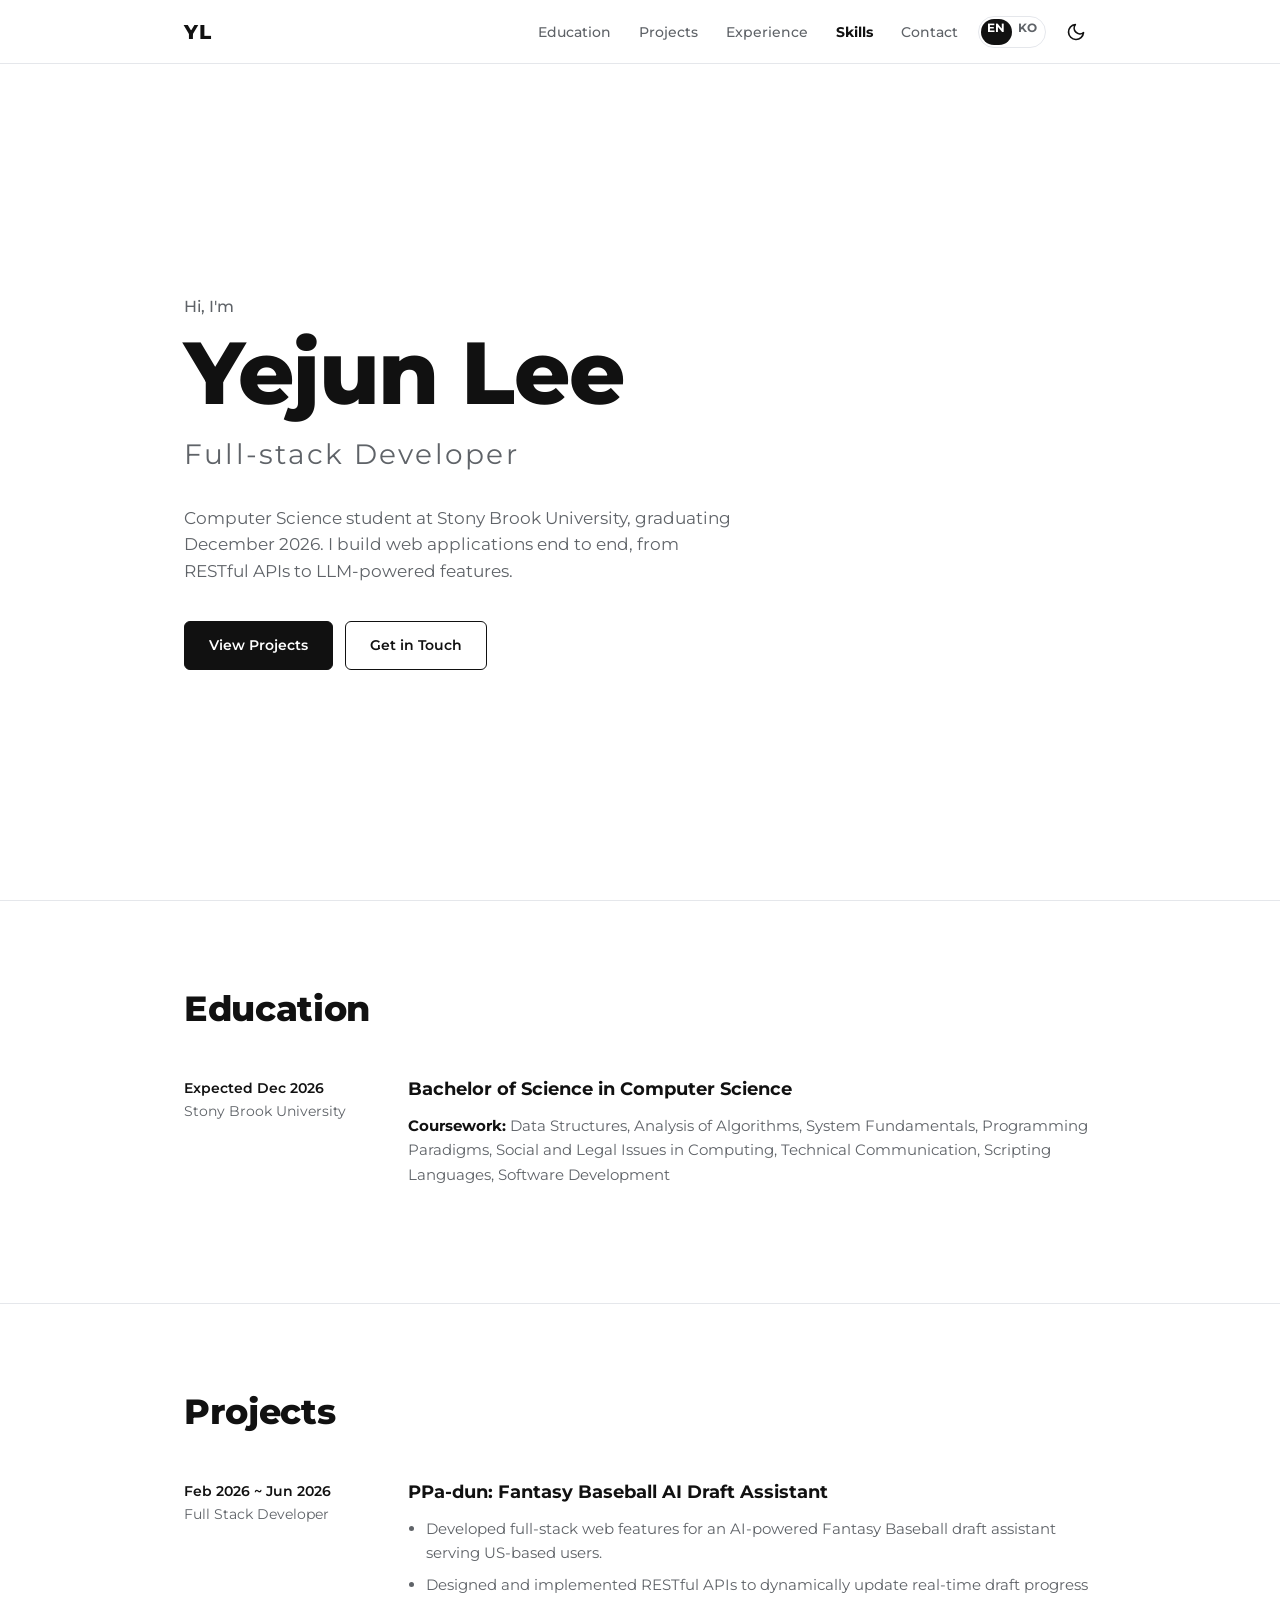
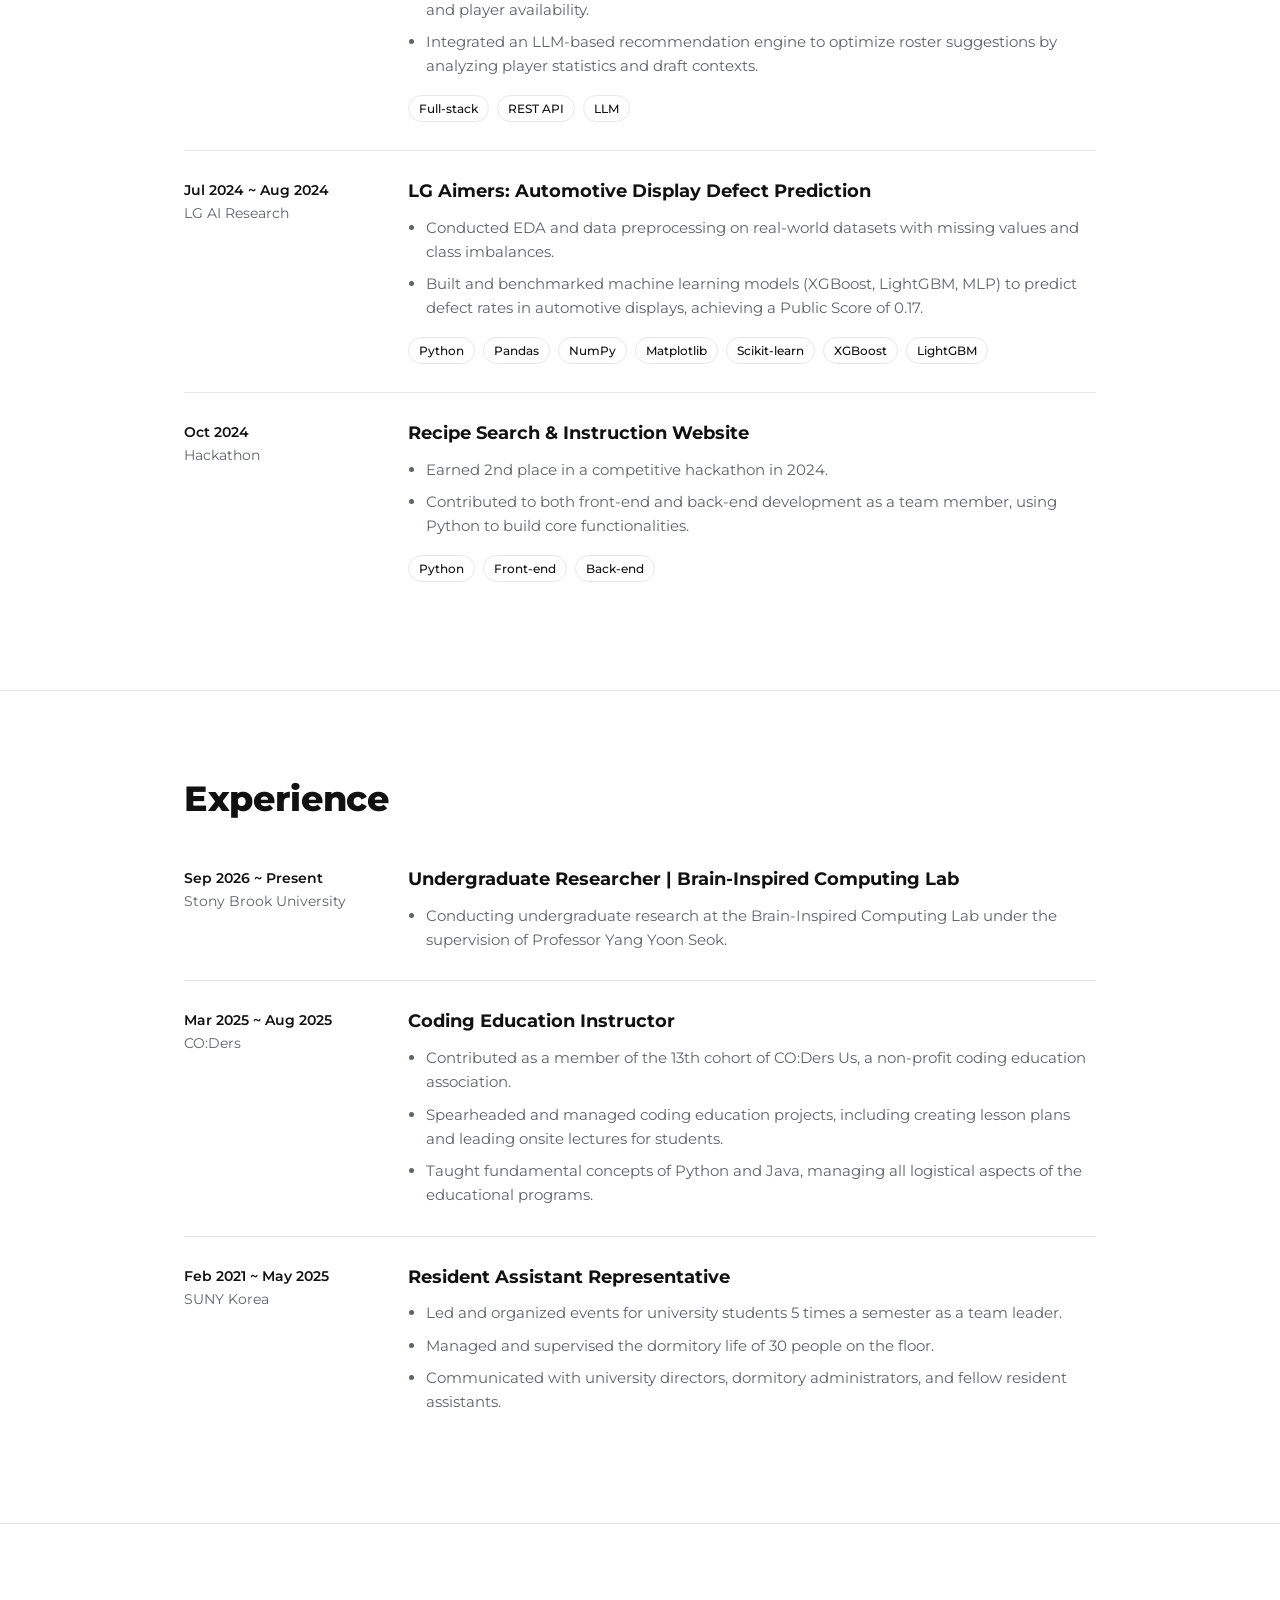
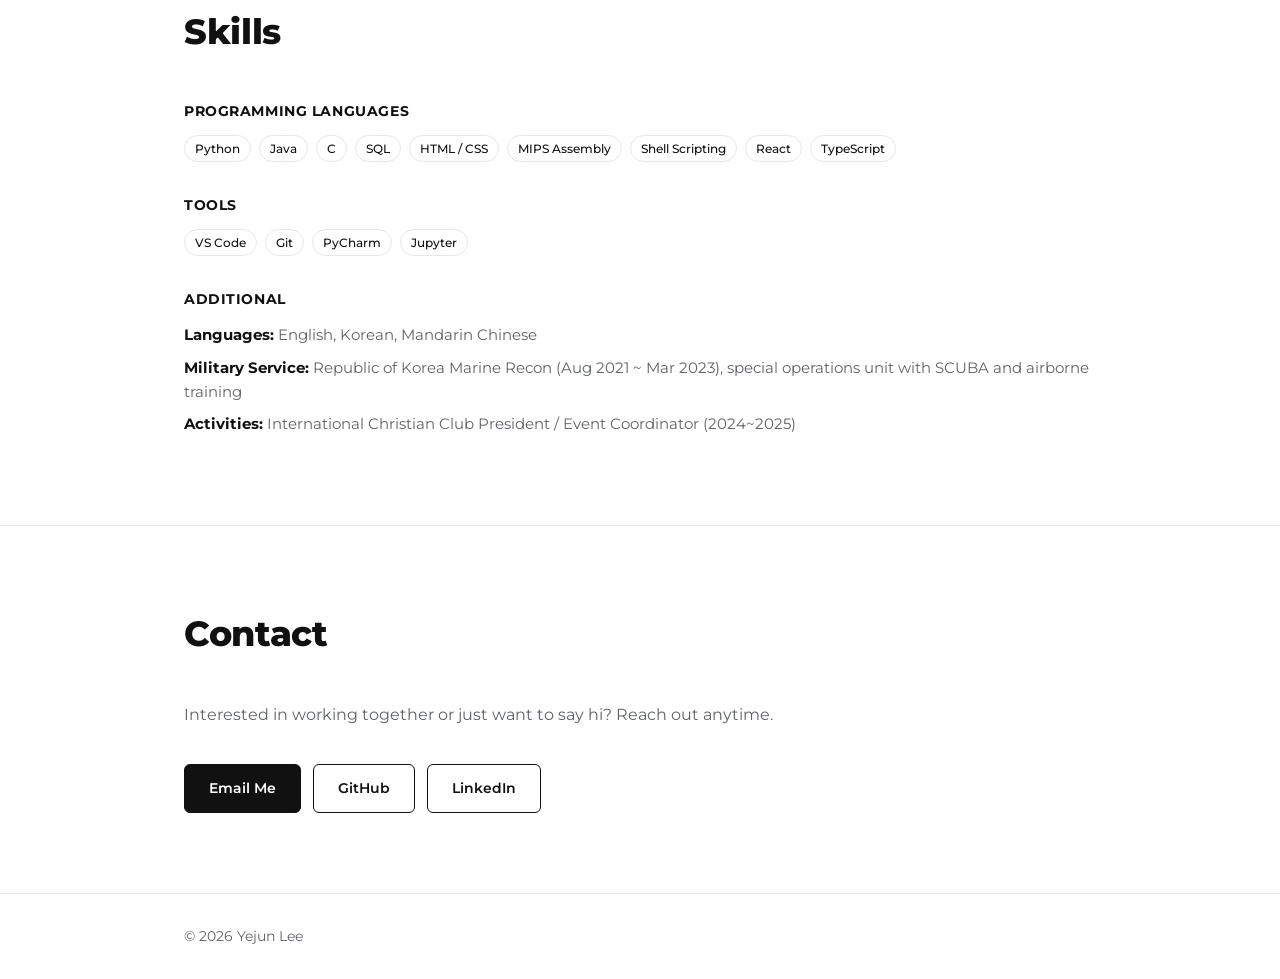
==== commit dc9bc054: "Add sliding language switch and make scroll reveal work with reduced motion" ====
--- a/index.html
+++ b/index.html
@@ -25,7 +25,7 @@
   <link rel="preconnect" href="https://fonts.googleapis.com" />
   <link rel="preconnect" href="https://fonts.gstatic.com" crossorigin />
   <link href="https://fonts.googleapis.com/css2?family=Montserrat:wght@400;500;600;700;800&display=swap" rel="stylesheet" />
-  <link rel="stylesheet" href="css/style.css" />
+  <link rel="stylesheet" href="css/style.css?v=3" />
 </head>
 <body>
   <header class="site-header">
@@ -39,7 +39,9 @@
         <li><a href="#contact" data-i18n="nav.contact">Contact</a></li>
       </ul>
       <div class="nav-actions">
-        <button class="lang-toggle" type="button" aria-label="한국어로 전환">KO</button>
+        <button class="lang-toggle" type="button" role="switch" aria-checked="false" aria-label="Switch language (English / 한국어)">
+          <span>EN</span><span>KO</span>
+        </button>
         <button class="theme-toggle" aria-label="Toggle dark mode" type="button">
           <svg class="icon-moon" viewBox="0 0 24 24" width="20" height="20" fill="none" stroke="currentColor" stroke-width="2" stroke-linecap="round" stroke-linejoin="round" aria-hidden="true"><path d="M21 12.8A9 9 0 1 1 11.2 3a7 7 0 0 0 9.8 9.8z"/></svg>
           <svg class="icon-sun" viewBox="0 0 24 24" width="20" height="20" fill="none" stroke="currentColor" stroke-width="2" stroke-linecap="round" stroke-linejoin="round" aria-hidden="true"><circle cx="12" cy="12" r="4"/><path d="M12 2v2M12 20v2M4.9 4.9l1.4 1.4M17.7 17.7l1.4 1.4M2 12h2M20 12h2M4.9 19.1l1.4-1.4M17.7 6.3l1.4-1.4"/></svg>
@@ -259,7 +261,7 @@
     </div>
   </footer>
 
-  <script src="js/i18n.js"></script>
-  <script src="js/main.js"></script>
+  <script src="js/i18n.js?v=3"></script>
+  <script src="js/main.js?v=3"></script>
 </body>
 </html>
--- a/css/style.css
+++ b/css/style.css
@@ -114,23 +114,56 @@
   gap: 4px;
 }
 
+/* Sliding EN / KO switch */
 .lang-toggle {
-  min-width: 40px;
-  height: 40px;
-  padding: 0 8px;
+  position: relative;
+  display: grid;
+  grid-template-columns: 1fr 1fr;
+  width: 68px;
+  height: 32px;
+  margin-right: 6px;
+  padding: 2px;
   font: inherit;
-  font-size: 0.8rem;
+  font-size: 0.72rem;
   font-weight: 700;
   letter-spacing: 0.04em;
-  color: var(--text);
-  background: none;
-  border: 0;
-  border-radius: 8px;
+  color: var(--muted);
+  background: transparent;
+  border: 1px solid var(--line);
+  border-radius: 999px;
   cursor: pointer;
 }
 
-.lang-toggle:hover {
-  background: var(--line);
+.lang-toggle::before {
+  content: "";
+  position: absolute;
+  top: 2px;
+  left: 2px;
+  width: calc(50% - 2px);
+  height: calc(100% - 4px);
+  background: var(--accent);
+  border-radius: 999px;
+  transition: transform 0.35s cubic-bezier(0.4, 0, 0.2, 1);
+}
+
+.lang-toggle[aria-checked="true"]::before {
+  transform: translateX(100%);
+}
+
+.lang-toggle span {
+  position: relative;
+  display: grid;
+  place-items: center;
+  transition: color 0.3s ease;
+}
+
+.lang-toggle span:first-child,
+.lang-toggle[aria-checked="true"] span:last-child {
+  color: var(--accent-text);
+}
+
+.lang-toggle[aria-checked="true"] span:first-child {
+  color: var(--muted);
 }
 
 .theme-toggle {
@@ -401,16 +434,20 @@
 }
 
 /* ---------- Scroll reveal ---------- */
+/* Everyone gets a fade; the upward slide is skipped when the OS asks for reduced motion */
+.js .reveal {
+  opacity: 0;
+  transition: opacity 0.7s ease, transform 0.7s ease;
+}
+
+.js .reveal.visible {
+  opacity: 1;
+  transform: none;
+}
+
 @media (prefers-reduced-motion: no-preference) {
   .js .reveal {
-    opacity: 0;
-    transform: translateY(20px);
-    transition: opacity 0.7s ease, transform 0.7s ease;
-  }
-
-  .js .reveal.visible {
-    opacity: 1;
-    transform: none;
+    transform: translateY(24px);
   }
 }
 
@@ -427,22 +464,17 @@
 }
 
 /* Fade colors when switching theme (class is added by js/main.js for a moment) */
-@media (prefers-reduced-motion: no-preference) {
-  html.theme-transition,
-  html.theme-transition *,
-  html.theme-transition *::before,
-  html.theme-transition *::after {
-    transition: background-color 0.5s ease, color 0.5s ease, border-color 0.5s ease !important;
-  }
-}
-
+html.theme-transition,
+html.theme-transition *,
+html.theme-transition *::before,
+html.theme-transition *::after {
+  transition: background-color 0.5s ease, color 0.5s ease, border-color 0.5s ease !important;
+}
+
+/* Color fades are not motion, so only the smooth scrolling is turned off here */
 @media (prefers-reduced-motion: reduce) {
   html {
     scroll-behavior: auto;
-  }
-
-  * {
-    transition: none !important;
   }
 }
 
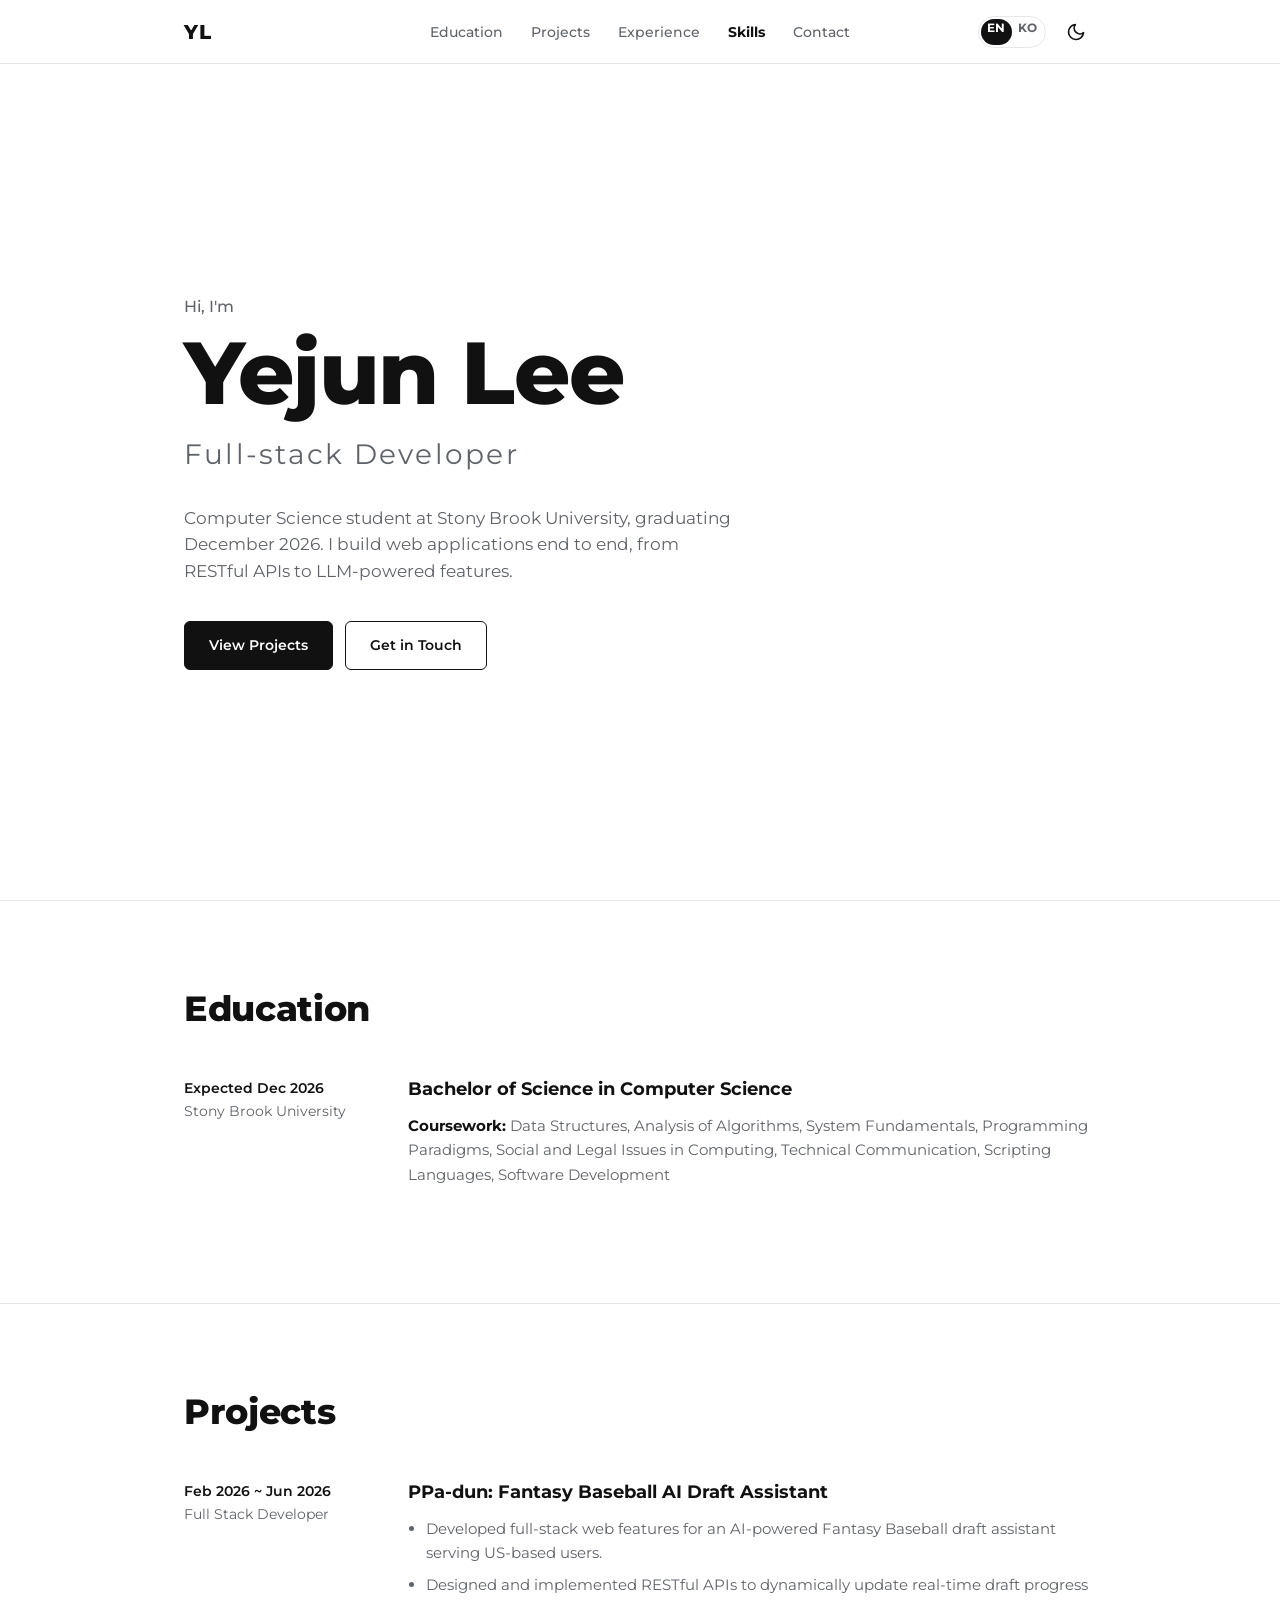
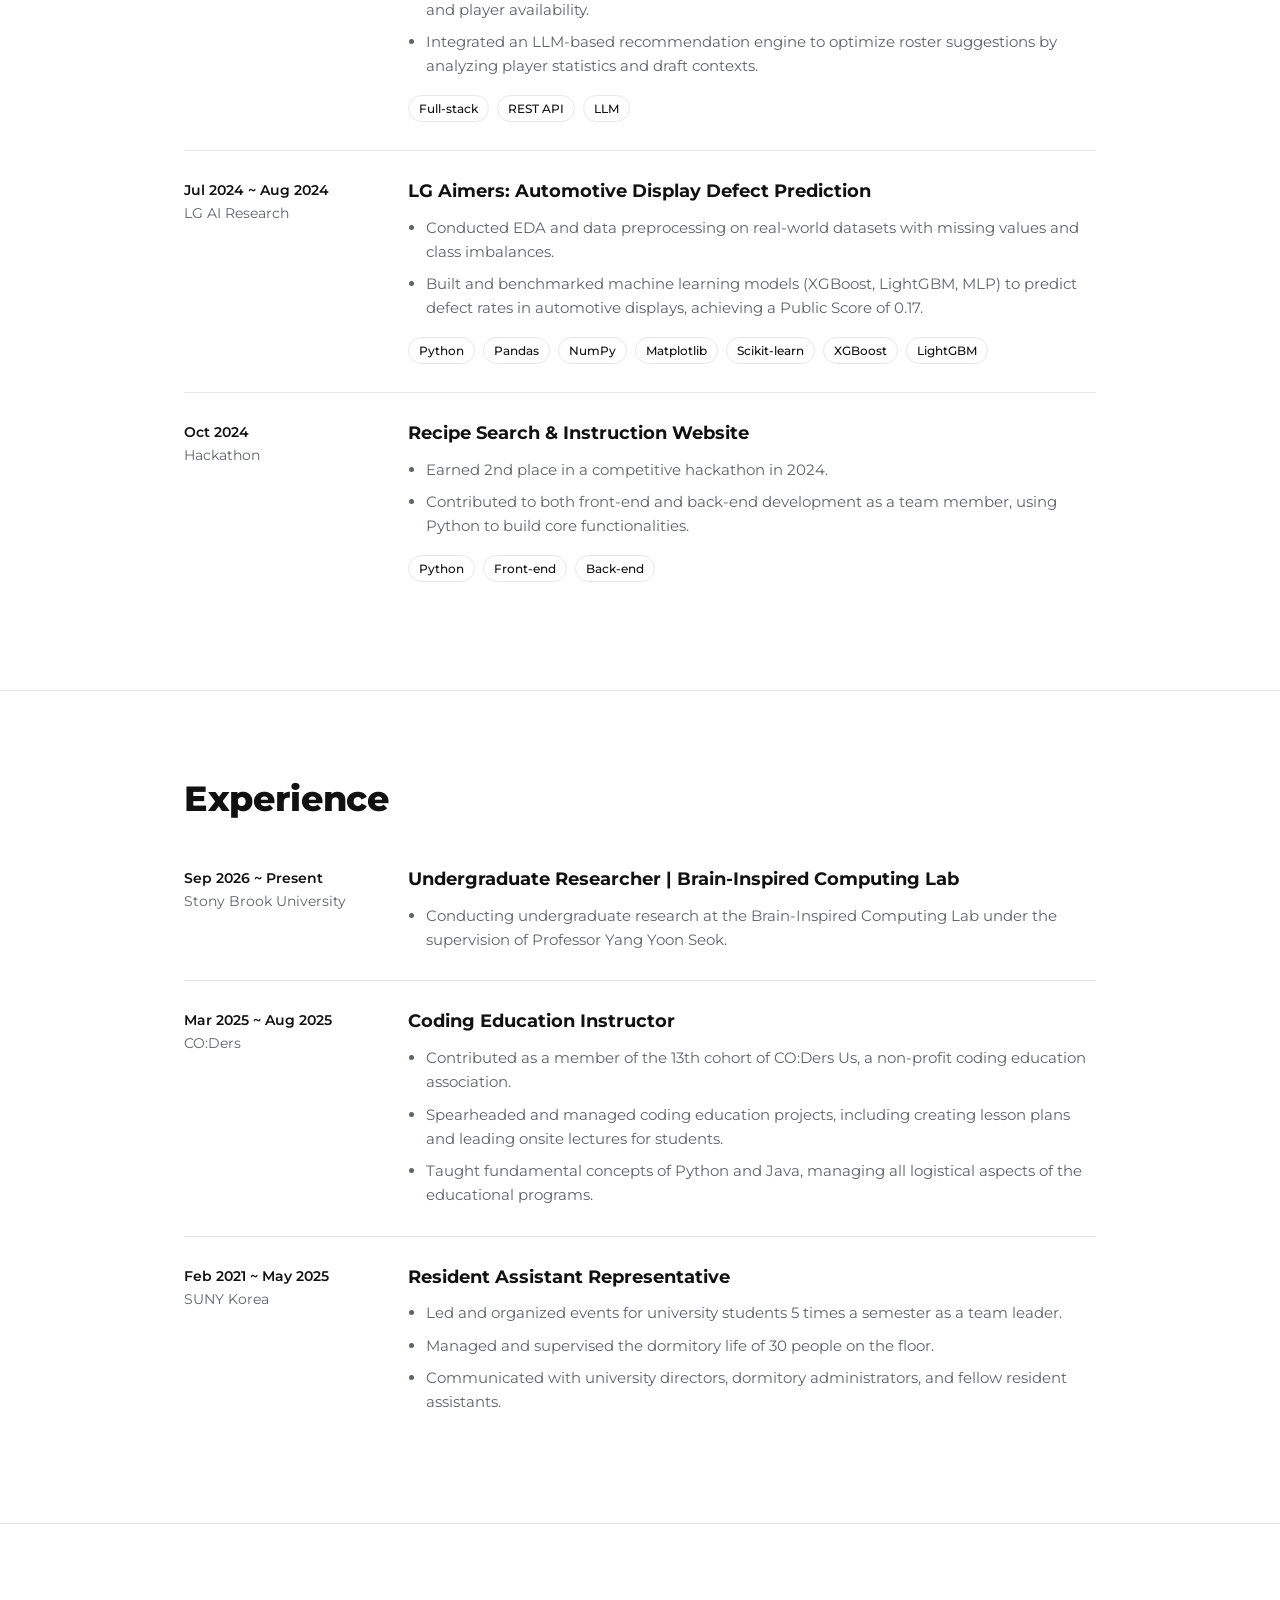
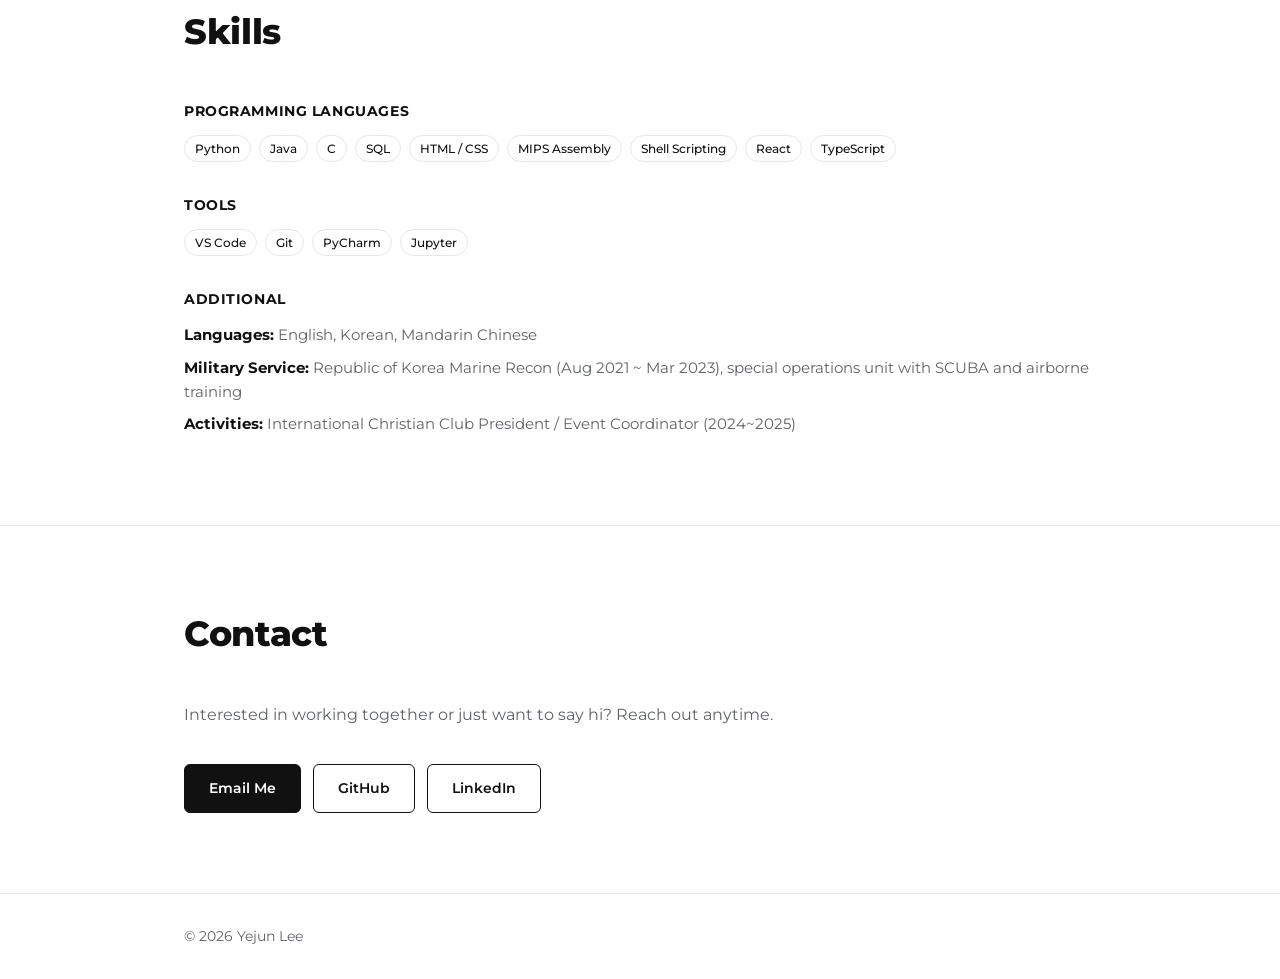
==== commit bea1b3a1: "Center nav links" ====
--- a/index.html
+++ b/index.html
@@ -25,7 +25,7 @@
   <link rel="preconnect" href="https://fonts.googleapis.com" />
   <link rel="preconnect" href="https://fonts.gstatic.com" crossorigin />
   <link href="https://fonts.googleapis.com/css2?family=Montserrat:wght@400;500;600;700;800&display=swap" rel="stylesheet" />
-  <link rel="stylesheet" href="css/style.css?v=3" />
+  <link rel="stylesheet" href="css/style.css?v=5" />
 </head>
 <body>
   <header class="site-header">
@@ -261,7 +261,7 @@
     </div>
   </footer>
 
-  <script src="js/i18n.js?v=3"></script>
-  <script src="js/main.js?v=3"></script>
+  <script src="js/i18n.js?v=4"></script>
+  <script src="js/main.js?v=4"></script>
 </body>
 </html>
--- a/css/style.css
+++ b/css/style.css
@@ -37,7 +37,7 @@
 
 body {
   margin: 0;
-  font-family: "Montserrat", system-ui, -apple-system, "Segoe UI", sans-serif;
+  font-family: "Montserrat", "Malgun Gothic", "Apple SD Gothic Neo", "Noto Sans KR", system-ui, -apple-system, "Segoe UI", sans-serif;
   color: var(--text);
   background: var(--bg);
   line-height: 1.6;
@@ -72,11 +72,12 @@
   border-bottom: 1px solid var(--line);
 }
 
+/* Three columns: logo on the left, links centered, buttons on the right */
 .nav {
   height: 100%;
-  display: flex;
+  display: grid;
+  grid-template-columns: 1fr auto 1fr;
   align-items: center;
-  justify-content: space-between;
 }
 
 .nav-logo {
@@ -88,8 +89,6 @@
 .nav-links {
   display: flex;
   gap: 28px;
-  margin-left: auto;
-  margin-right: 20px;
 }
 
 .nav-links a {
@@ -111,7 +110,12 @@
 .nav-actions {
   display: flex;
   align-items: center;
+  justify-self: end;
   gap: 4px;
+}
+
+.nav-logo {
+  justify-self: start;
 }
 
 /* Sliding EN / KO switch */
@@ -166,6 +170,17 @@
   color: var(--muted);
 }
 
+/* Page text fades out and back in when the language changes (class set by js/i18n.js) */
+main,
+.nav-links {
+  transition: opacity 0.25s ease;
+}
+
+html.lang-switching main,
+html.lang-switching .nav-links {
+  opacity: 0;
+}
+
 .theme-toggle {
   display: grid;
   place-items: center;
@@ -493,6 +508,11 @@
 
 /* The nav has five links, so it collapses into the menu button a bit earlier */
 @media (max-width: 760px) {
+  .nav {
+    display: flex;
+    justify-content: space-between;
+  }
+
   .nav-toggle {
     display: flex;
   }
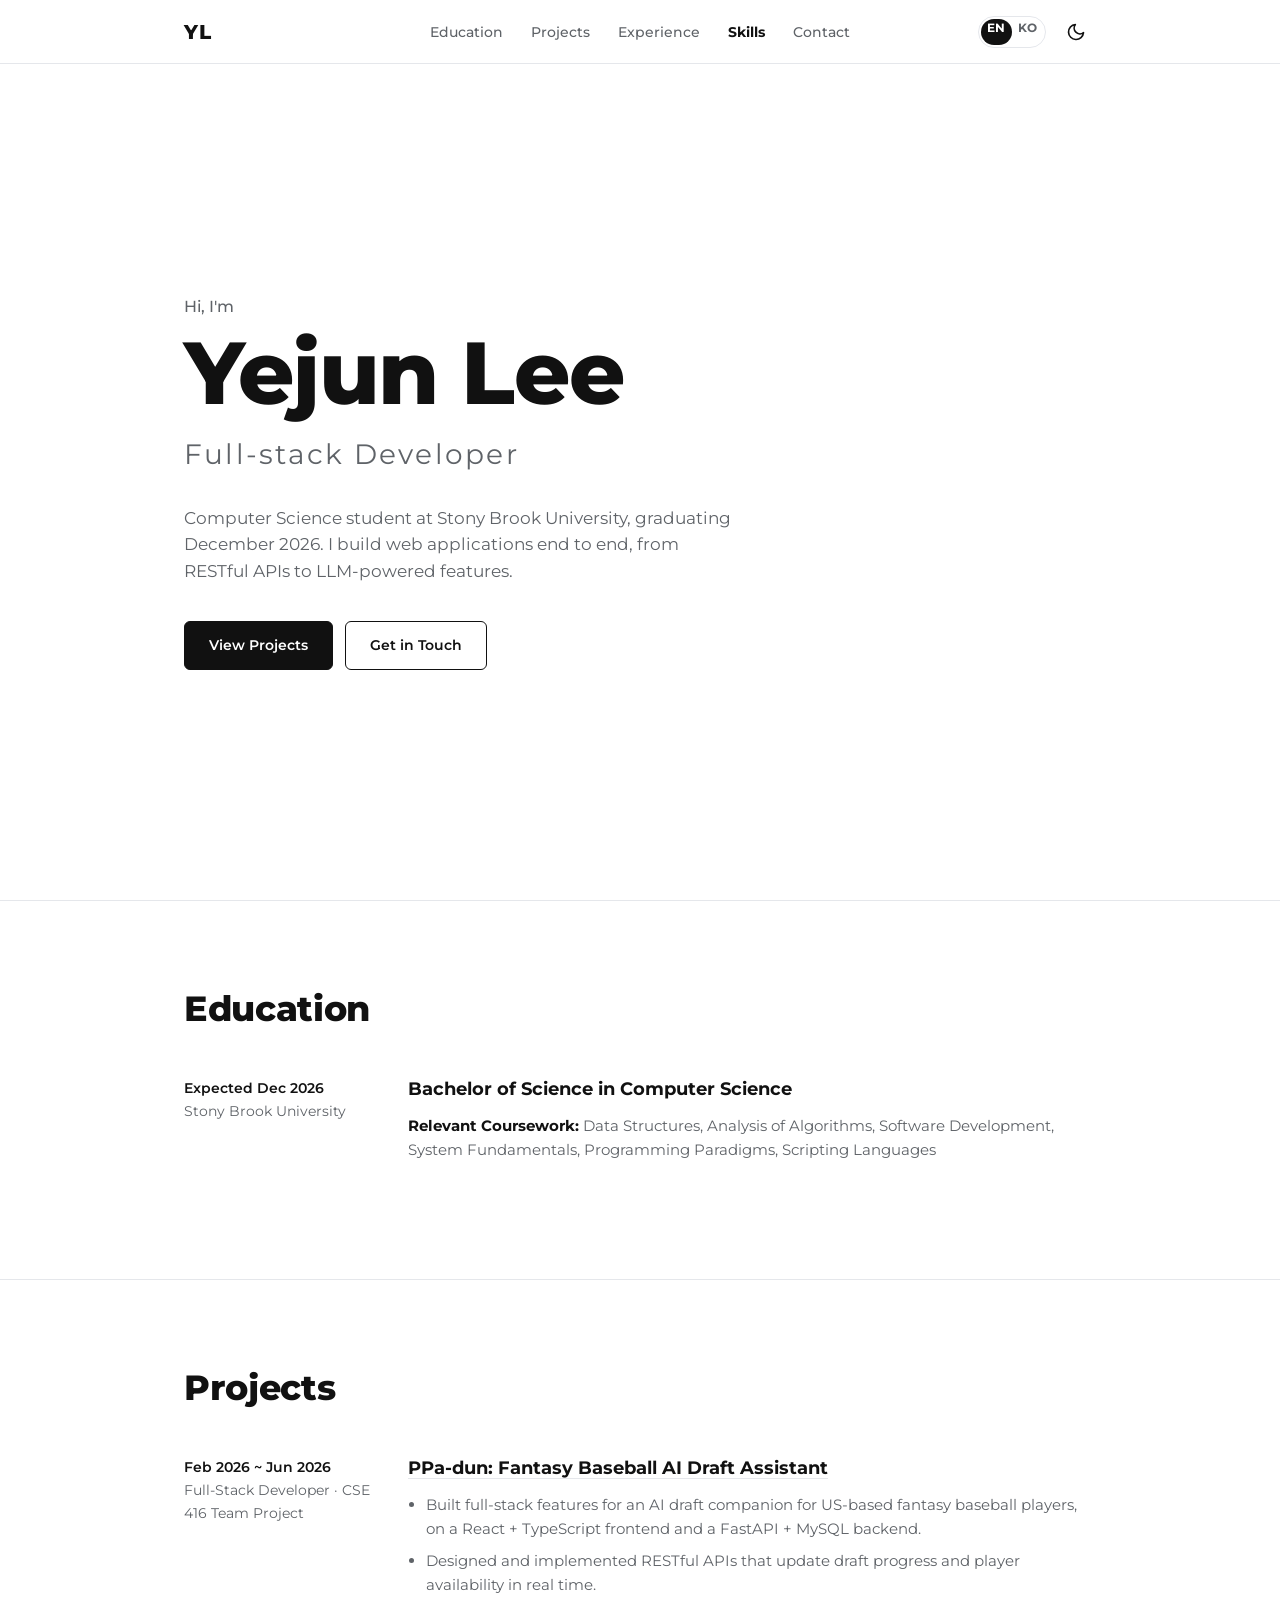
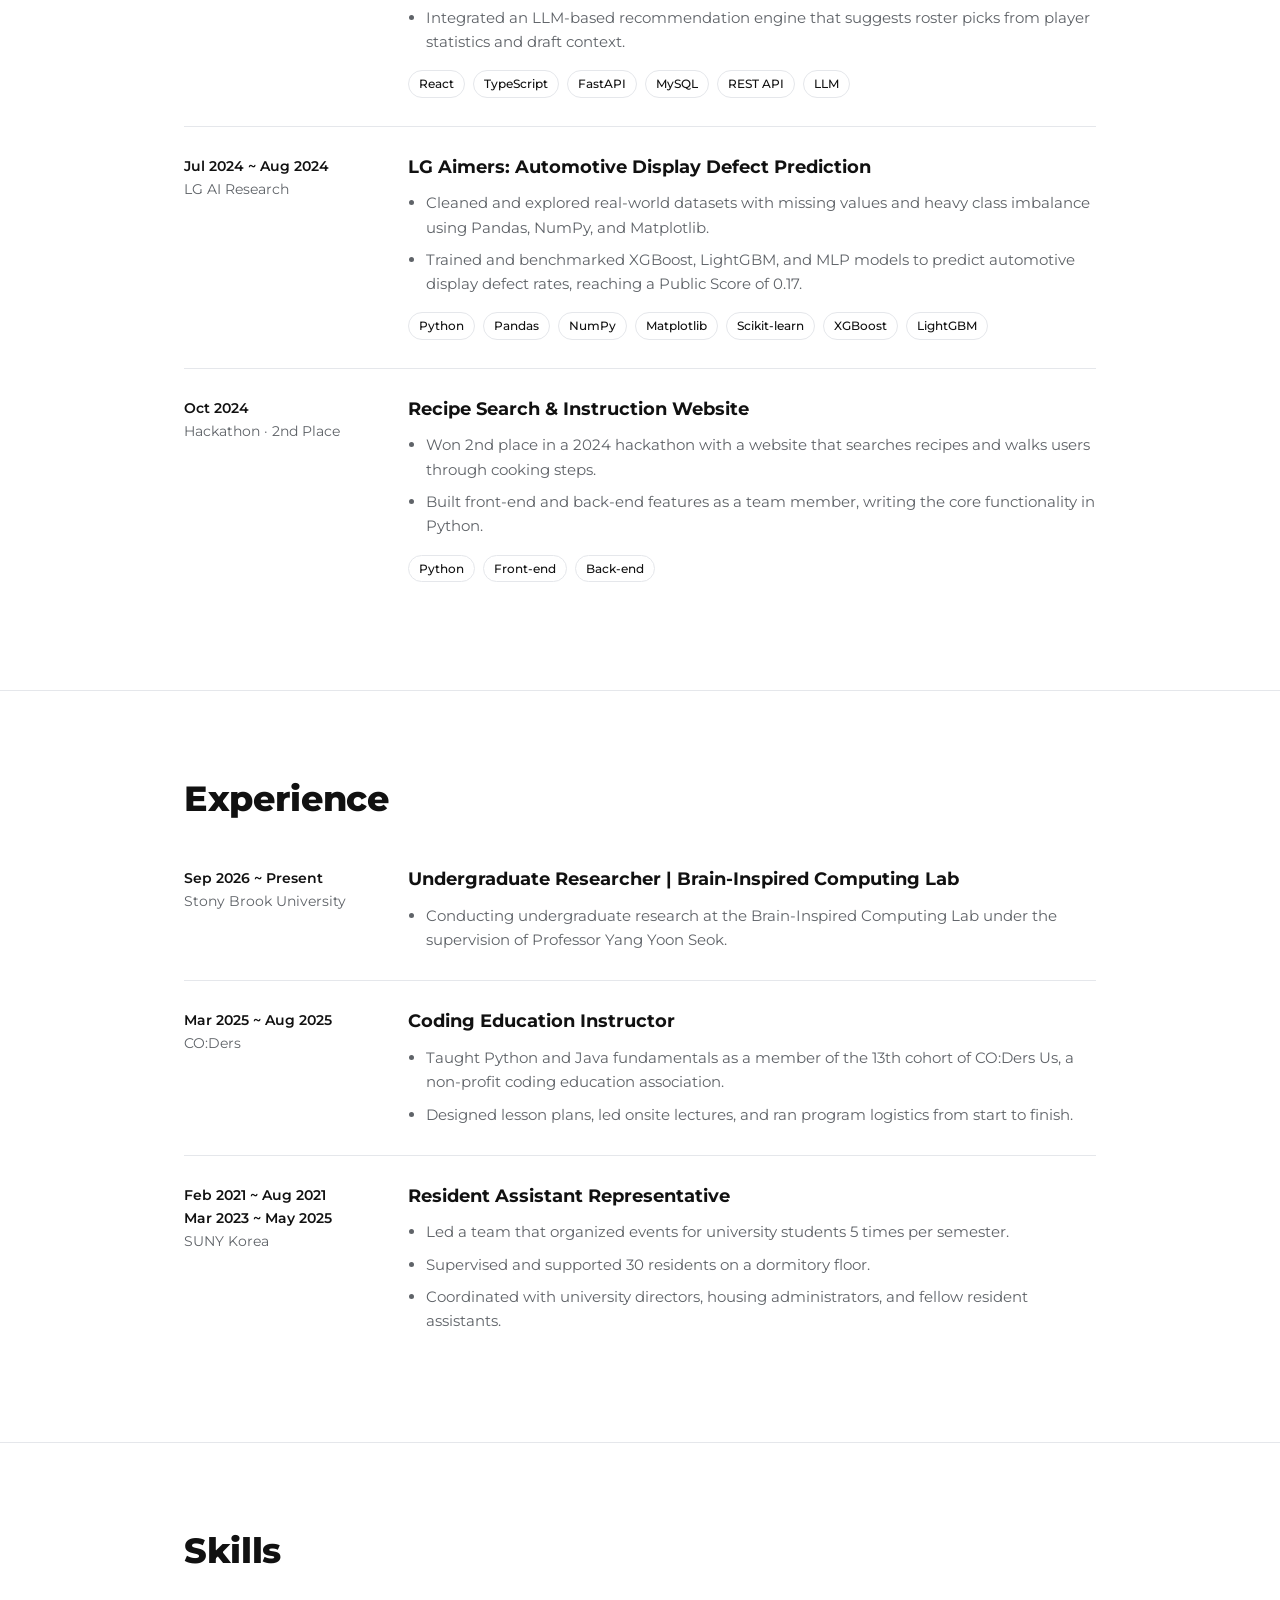
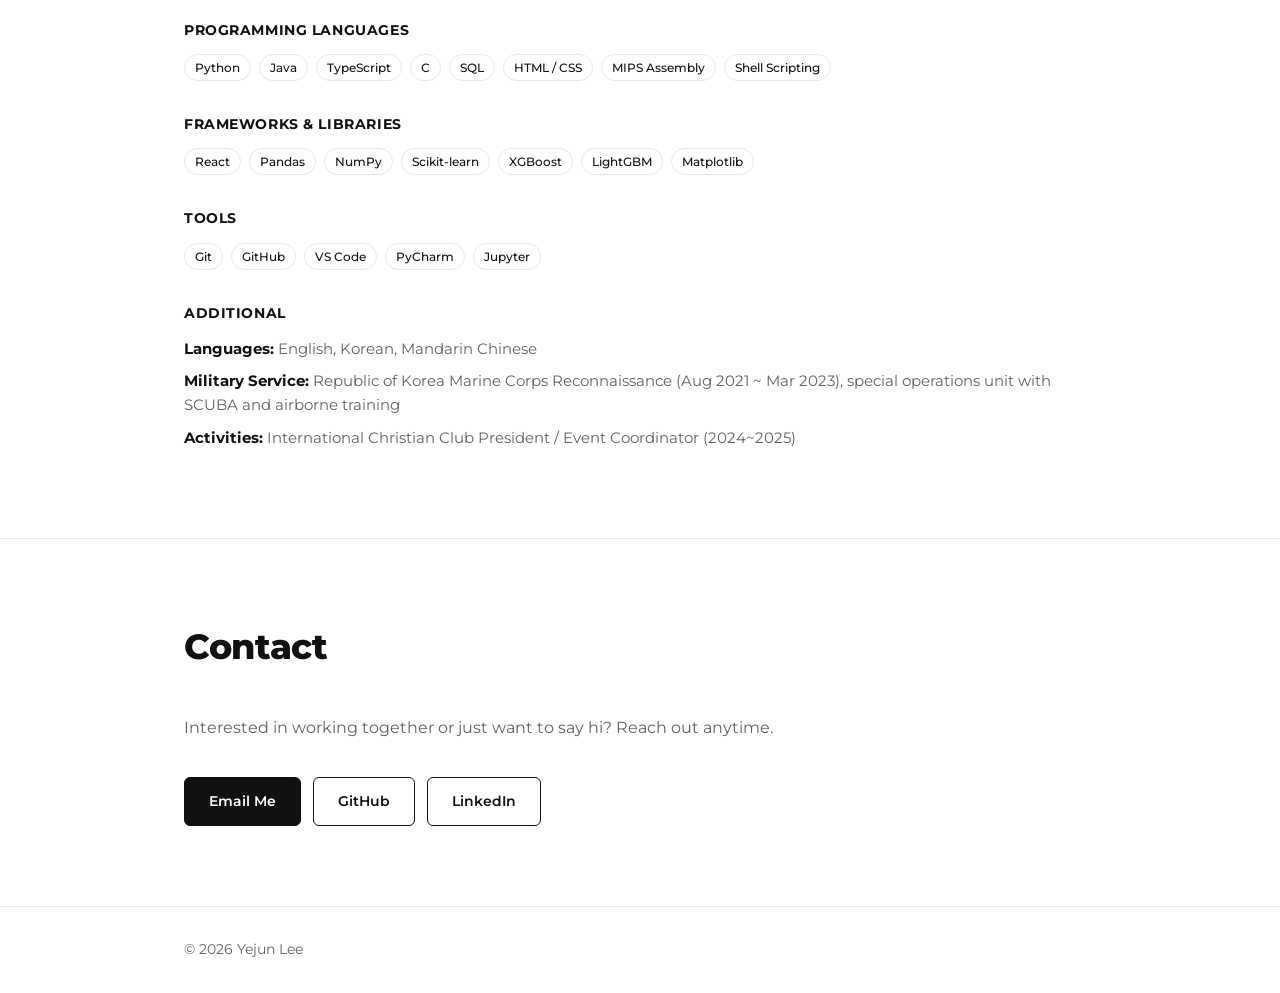
==== commit 37f1d86d: "Update site content to match revised resume" ====
--- a/index.html
+++ b/index.html
@@ -25,7 +25,7 @@
   <link rel="preconnect" href="https://fonts.googleapis.com" />
   <link rel="preconnect" href="https://fonts.gstatic.com" crossorigin />
   <link href="https://fonts.googleapis.com/css2?family=Montserrat:wght@400;500;600;700;800&display=swap" rel="stylesheet" />
-  <link rel="stylesheet" href="css/style.css?v=5" />
+  <link rel="stylesheet" href="css/style.css?v=7" />
 </head>
 <body>
   <header class="site-header">
@@ -80,7 +80,7 @@
           </div>
           <div class="project-body">
             <h3 class="project-name" data-i18n="edu.degree">Bachelor of Science in Computer Science</h3>
-            <p class="skill-text" data-i18n="edu.courses"><strong>Coursework:</strong> Data Structures, Analysis of Algorithms, System Fundamentals, Programming Paradigms, Social and Legal Issues in Computing, Technical Communication, Scripting Languages, Software Development</p>
+            <p class="skill-text" data-i18n="edu.courses"><strong>Relevant Coursework:</strong> Data Structures, Analysis of Algorithms, Software Development, System Fundamentals, Programming Paradigms, Scripting Languages</p>
           </div>
         </article>
       </div>
@@ -93,17 +93,20 @@
         <article class="project">
           <div class="project-meta">
             <p class="project-date" data-i18n="p1.date">Feb 2026 ~ Jun 2026</p>
-            <p class="project-org" data-i18n="p1.role">Full Stack Developer</p>
-          </div>
-          <div class="project-body">
-            <h3 class="project-name" data-i18n="p1.name">PPa-dun: Fantasy Baseball AI Draft Assistant</h3>
-            <ul class="project-points">
-              <li data-i18n="p1.b1">Developed full-stack web features for an AI-powered Fantasy Baseball draft assistant serving US-based users.</li>
-              <li data-i18n="p1.b2">Designed and implemented RESTful APIs to dynamically update real-time draft progress and player availability.</li>
-              <li data-i18n="p1.b3">Integrated an LLM-based recommendation engine to optimize roster suggestions by analyzing player statistics and draft contexts.</li>
+            <p class="project-org" data-i18n="p1.role">Full-Stack Developer · CSE 416 Team Project</p>
+          </div>
+          <div class="project-body">
+            <h3 class="project-name" data-i18n="p1.name"><a href="https://github.com/Ppa-Dun-project" target="_blank" rel="noopener noreferrer">PPa-dun: Fantasy Baseball AI Draft Assistant</a></h3>
+            <ul class="project-points">
+              <li data-i18n="p1.b1">Built full-stack features for an AI draft companion for US-based fantasy baseball players, on a React + TypeScript frontend and a FastAPI + MySQL backend.</li>
+              <li data-i18n="p1.b2">Designed and implemented RESTful APIs that update draft progress and player availability in real time.</li>
+              <li data-i18n="p1.b3">Integrated an LLM-based recommendation engine that suggests roster picks from player statistics and draft context.</li>
             </ul>
             <ul class="tags">
-              <li>Full-stack</li>
+              <li>React</li>
+              <li>TypeScript</li>
+              <li>FastAPI</li>
+              <li>MySQL</li>
               <li>REST API</li>
               <li>LLM</li>
             </ul>
@@ -118,8 +121,8 @@
           <div class="project-body">
             <h3 class="project-name" data-i18n="p2.name">LG Aimers: Automotive Display Defect Prediction</h3>
             <ul class="project-points">
-              <li data-i18n="p2.b1">Conducted EDA and data preprocessing on real-world datasets with missing values and class imbalances.</li>
-              <li data-i18n="p2.b2">Built and benchmarked machine learning models (XGBoost, LightGBM, MLP) to predict defect rates in automotive displays, achieving a Public Score of 0.17.</li>
+              <li data-i18n="p2.b1">Cleaned and explored real-world datasets with missing values and heavy class imbalance using Pandas, NumPy, and Matplotlib.</li>
+              <li data-i18n="p2.b2">Trained and benchmarked XGBoost, LightGBM, and MLP models to predict automotive display defect rates, reaching a Public Score of 0.17.</li>
             </ul>
             <ul class="tags">
               <li>Python</li>
@@ -136,13 +139,13 @@
         <article class="project">
           <div class="project-meta">
             <p class="project-date" data-i18n="p3.date">Oct 2024</p>
-            <p class="project-org" data-i18n="p3.org">Hackathon</p>
+            <p class="project-org" data-i18n="p3.org">Hackathon · 2nd Place</p>
           </div>
           <div class="project-body">
             <h3 class="project-name" data-i18n="p3.name">Recipe Search &amp; Instruction Website</h3>
             <ul class="project-points">
-              <li data-i18n="p3.b1">Earned 2nd place in a competitive hackathon in 2024.</li>
-              <li data-i18n="p3.b2">Contributed to both front-end and back-end development as a team member, using Python to build core functionalities.</li>
+              <li data-i18n="p3.b1">Won 2nd place in a 2024 hackathon with a website that searches recipes and walks users through cooking steps.</li>
+              <li data-i18n="p3.b2">Built front-end and back-end features as a team member, writing the core functionality in Python.</li>
             </ul>
             <ul class="tags">
               <li>Python</li>
@@ -180,24 +183,23 @@
           <div class="project-body">
             <h3 class="project-name" data-i18n="e1.name">Coding Education Instructor</h3>
             <ul class="project-points">
-              <li data-i18n="e1.b1">Contributed as a member of the 13th cohort of CO:Ders Us, a non-profit coding education association.</li>
-              <li data-i18n="e1.b2">Spearheaded and managed coding education projects, including creating lesson plans and leading onsite lectures for students.</li>
-              <li data-i18n="e1.b3">Taught fundamental concepts of Python and Java, managing all logistical aspects of the educational programs.</li>
-            </ul>
-          </div>
-        </article>
-
-        <article class="project">
-          <div class="project-meta">
-            <p class="project-date" data-i18n="e2.date">Feb 2021 ~ May 2025</p>
+              <li data-i18n="e1.b1">Taught Python and Java fundamentals as a member of the 13th cohort of CO:Ders Us, a non-profit coding education association.</li>
+              <li data-i18n="e1.b2">Designed lesson plans, led onsite lectures, and ran program logistics from start to finish.</li>
+            </ul>
+          </div>
+        </article>
+
+        <article class="project">
+          <div class="project-meta">
+            <p class="project-date" data-i18n="e2.date">Feb 2021 ~ Aug 2021<br />Mar 2023 ~ May 2025</p>
             <p class="project-org">SUNY Korea</p>
           </div>
           <div class="project-body">
             <h3 class="project-name" data-i18n="e2.name">Resident Assistant Representative</h3>
             <ul class="project-points">
-              <li data-i18n="e2.b1">Led and organized events for university students 5 times a semester as a team leader.</li>
-              <li data-i18n="e2.b2">Managed and supervised the dormitory life of 30 people on the floor.</li>
-              <li data-i18n="e2.b3">Communicated with university directors, dormitory administrators, and fellow resident assistants.</li>
+              <li data-i18n="e2.b1">Led a team that organized events for university students 5 times per semester.</li>
+              <li data-i18n="e2.b2">Supervised and supported 30 residents on a dormitory floor.</li>
+              <li data-i18n="e2.b3">Coordinated with university directors, housing administrators, and fellow resident assistants.</li>
             </ul>
           </div>
         </article>
@@ -213,21 +215,34 @@
           <ul class="tags">
             <li>Python</li>
             <li>Java</li>
+            <li>TypeScript</li>
             <li>C</li>
             <li>SQL</li>
             <li>HTML / CSS</li>
             <li>MIPS Assembly</li>
             <li>Shell Scripting</li>
+          </ul>
+        </div>
+
+        <div class="skill-group">
+          <h3 class="skill-label" data-i18n="skills.frameworks">Frameworks &amp; Libraries</h3>
+          <ul class="tags">
             <li>React</li>
-            <li>TypeScript</li>
+            <li>Pandas</li>
+            <li>NumPy</li>
+            <li>Scikit-learn</li>
+            <li>XGBoost</li>
+            <li>LightGBM</li>
+            <li>Matplotlib</li>
           </ul>
         </div>
 
         <div class="skill-group">
           <h3 class="skill-label" data-i18n="skills.tools">Tools</h3>
           <ul class="tags">
+            <li>Git</li>
+            <li>GitHub</li>
             <li>VS Code</li>
-            <li>Git</li>
             <li>PyCharm</li>
             <li>Jupyter</li>
           </ul>
@@ -236,7 +251,7 @@
         <div class="skill-group">
           <h3 class="skill-label" data-i18n="skills.additional">Additional</h3>
           <p class="skill-text" data-i18n="add.lang"><strong>Languages:</strong> English, Korean, Mandarin Chinese</p>
-          <p class="skill-text" data-i18n="add.mil"><strong>Military Service:</strong> Republic of Korea Marine Recon (Aug 2021 ~ Mar 2023), special operations unit with SCUBA and airborne training</p>
+          <p class="skill-text" data-i18n="add.mil"><strong>Military Service:</strong> Republic of Korea Marine Corps Reconnaissance (Aug 2021 ~ Mar 2023), special operations unit with SCUBA and airborne training</p>
           <p class="skill-text" data-i18n="add.act"><strong>Activities:</strong> International Christian Club President / Event Coordinator (2024~2025)</p>
         </div>
       </div>
@@ -261,7 +276,7 @@
     </div>
   </footer>
 
-  <script src="js/i18n.js?v=4"></script>
-  <script src="js/main.js?v=4"></script>
+  <script src="js/i18n.js?v=7"></script>
+  <script src="js/main.js?v=7"></script>
 </body>
 </html>
--- a/css/style.css
+++ b/css/style.css
@@ -364,6 +364,18 @@
   line-height: 1.4;
 }
 
+.project-name a {
+  text-decoration: underline;
+  text-decoration-thickness: 1px;
+  text-underline-offset: 4px;
+  text-decoration-color: var(--line);
+  transition: text-decoration-color 0.2s;
+}
+
+.project-name a:hover {
+  text-decoration-color: var(--text);
+}
+
 .project-points {
   display: grid;
   gap: 8px;
@@ -527,11 +539,38 @@
     gap: 0;
     background: var(--bg);
     border-bottom: 1px solid var(--line);
-    display: none;
+
+    /* Closed: clipped away from the bottom, so opening looks like the menu drops down */
+    clip-path: inset(0 0 100% 0);
+    opacity: 0;
+    visibility: hidden;
+    pointer-events: none;
+    transition: clip-path 0.35s cubic-bezier(0.4, 0, 0.2, 1), opacity 0.25s ease, visibility 0s linear 0.35s;
   }
 
   .nav-links.open {
-    display: flex;
+    clip-path: inset(0 0 0 0);
+    opacity: 1;
+    visibility: visible;
+    pointer-events: auto;
+    transition: clip-path 0.35s cubic-bezier(0.4, 0, 0.2, 1), opacity 0.25s ease, visibility 0s;
+  }
+
+  /* Hamburger turns into an X while the menu is open */
+  .nav-toggle span {
+    transition: transform 0.3s ease, opacity 0.2s ease;
+  }
+
+  .nav-toggle[aria-expanded="true"] span:nth-child(1) {
+    transform: translateY(7px) rotate(45deg);
+  }
+
+  .nav-toggle[aria-expanded="true"] span:nth-child(2) {
+    opacity: 0;
+  }
+
+  .nav-toggle[aria-expanded="true"] span:nth-child(3) {
+    transform: translateY(-7px) rotate(-45deg);
   }
 
   .nav-links a {
